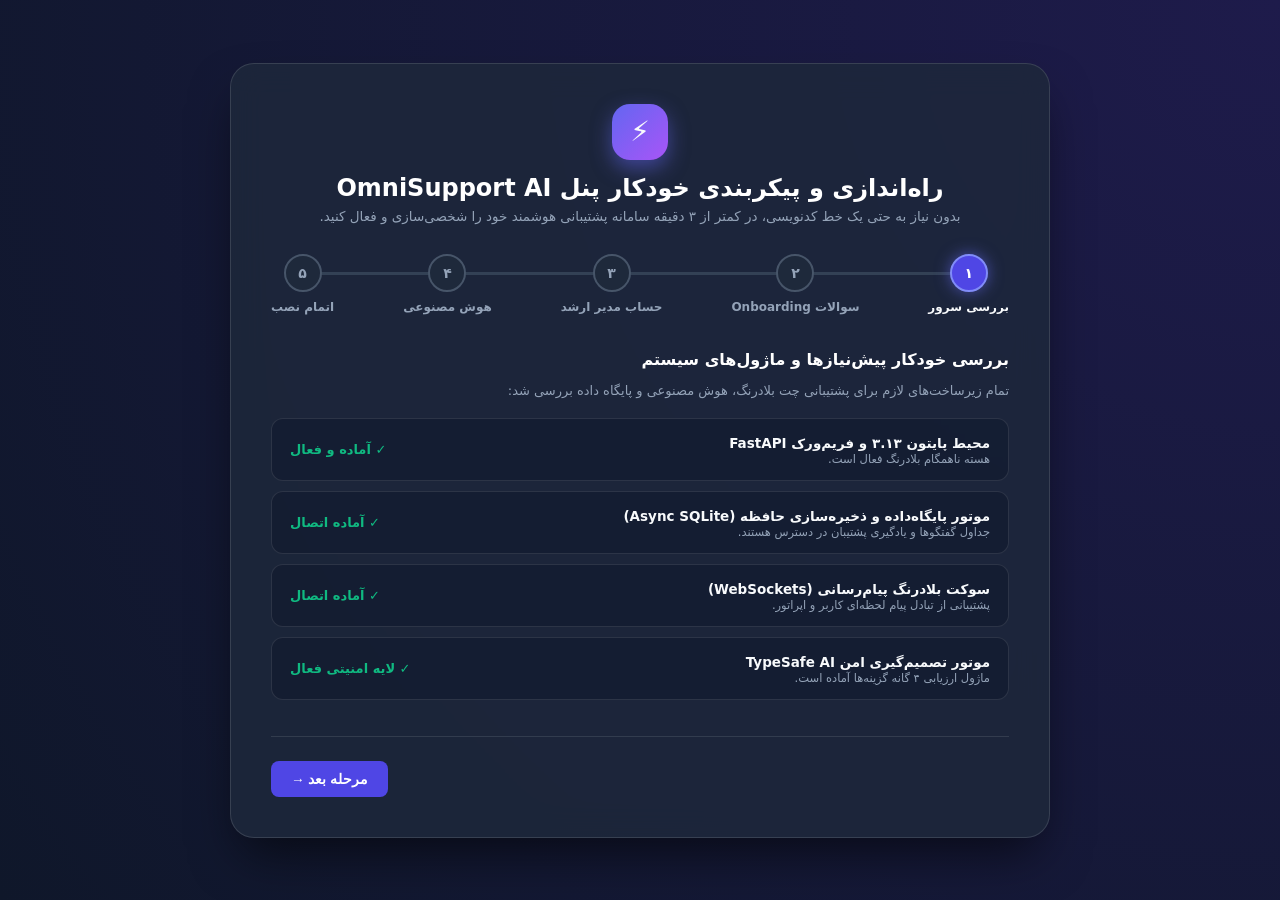
==== frontend/installer.html @ 69e24225 "feat: enterprise upgrades - web setup installer wizard, RBAC auth (Admin & Member roles), analytics " ====
<!DOCTYPE html>
<html lang="fa" dir="rtl">
<head>
  <meta charset="UTF-8">
  <meta name="viewport" content="width=device-width, initial-scale=1.0">
  <title>نصب و راه‌اندازی هوشمند OmniSupport AI (Setup Wizard)</title>
  <link rel="stylesheet" href="/frontend/css/style.css">
  <style>
    body {
      background: radial-gradient(circle at top right, #1e1b4b 0%, #0f172a 100%);
      color: #f8fafc;
      min-height: 100vh;
      display: flex;
      align-items: center;
      justify-content: center;
      padding: 30px 15px;
      overflow-y: auto;
    }
    .wizard-card {
      background: rgba(30, 41, 59, 0.85);
      border: 1px solid rgba(255, 255, 255, 0.12);
      backdrop-filter: blur(16px);
      border-radius: 24px;
      width: 820px;
      max-width: 100%;
      box-shadow: 0 25px 50px -12px rgba(0, 0, 0, 0.6);
      padding: 40px;
      position: relative;
    }
    .wizard-header {
      text-align: center;
      margin-bottom: 30px;
    }
    .wizard-logo {
      width: 56px;
      height: 56px;
      background: linear-gradient(135deg, #6366f1, #a855f7);
      border-radius: 18px;
      display: inline-flex;
      align-items: center;
      justify-content: center;
      font-size: 28px;
      box-shadow: 0 8px 20px rgba(99, 102, 241, 0.5);
      margin-bottom: 14px;
    }
    .wizard-header h1 {
      font-size: 24px;
      font-weight: 800;
      color: #ffffff;
      margin-bottom: 6px;
    }
    .wizard-header p {
      font-size: 13.5px;
      color: #94a3b8;
    }

    /* Stepper Progress Bar */
    .stepper {
      display: flex;
      justify-content: space-between;
      margin-bottom: 36px;
      position: relative;
    }
    .stepper::before {
      content: "";
      position: absolute;
      top: 18px;
      left: 30px;
      right: 30px;
      height: 3px;
      background: #334155;
      z-index: 1;
    }
    .step-item {
      position: relative;
      z-index: 2;
      display: flex;
      flex-direction: column;
      align-items: center;
      gap: 8px;
      cursor: default;
    }
    .step-circle {
      width: 38px;
      height: 38px;
      border-radius: 50%;
      background: #1e293b;
      border: 2px solid #475569;
      display: flex;
      align-items: center;
      justify-content: center;
      font-size: 14px;
      font-weight: 700;
      color: #94a3b8;
      transition: all 0.3s;
    }
    .step-item.active .step-circle {
      background: var(--primary);
      border-color: #818cf8;
      color: #ffffff;
      box-shadow: 0 0 15px rgba(99, 102, 241, 0.6);
    }
    .step-item.completed .step-circle {
      background: #10b981;
      border-color: #34d399;
      color: #ffffff;
    }
    .step-label {
      font-size: 12px;
      font-weight: 600;
      color: #94a3b8;
    }
    .step-item.active .step-label {
      color: #f8fafc;
    }

    /* Wizard Content Sections */
    .step-pane {
      display: none;
      animation: fadeIn 0.3s ease;
    }
    .step-pane.active {
      display: block;
    }
    @keyframes fadeIn {
      from { opacity: 0; transform: translateY(10px); }
      to { opacity: 1; transform: translateY(0); }
    }

    .glass-input {
      background: rgba(15, 23, 42, 0.6) !important;
      border: 1px solid rgba(255, 255, 255, 0.15) !important;
      color: #ffffff !important;
      border-radius: 10px !important;
      padding: 12px 14px !important;
      width: 100%;
    }
    .glass-input:focus {
      border-color: #818cf8 !important;
      box-shadow: 0 0 0 3px rgba(99, 102, 241, 0.25);
    }

    .check-box-item {
      background: rgba(15, 23, 42, 0.5);
      border: 1px solid rgba(255, 255, 255, 0.1);
      border-radius: 12px;
      padding: 14px 18px;
      display: flex;
      align-items: center;
      justify-content: space-between;
      margin-bottom: 10px;
    }

    .radio-card-grid {
      display: grid;
      grid-template-columns: repeat(auto-fit, minmax(200px, 1fr));
      gap: 12px;
      margin-top: 10px;
    }
    .radio-card {
      background: rgba(15, 23, 42, 0.5);
      border: 1.5px solid rgba(255, 255, 255, 0.12);
      border-radius: 14px;
      padding: 16px;
      cursor: pointer;
      transition: all 0.2s;
    }
    .radio-card:hover {
      border-color: #818cf8;
      background: rgba(99, 102, 241, 0.1);
    }
    .radio-card.selected {
      border-color: var(--primary);
      background: rgba(99, 102, 241, 0.2);
    }
    .radio-card h4 {
      font-size: 14px;
      font-weight: 700;
      margin-bottom: 4px;
    }
    .radio-card p {
      font-size: 11.5px;
      color: #94a3b8;
      line-height: 1.4;
    }

    .wizard-actions {
      display: flex;
      justify-content: space-between;
      align-items: center;
      margin-top: 36px;
      border-top: 1px solid rgba(255, 255, 255, 0.1);
      padding-top: 24px;
    }
  </style>
</head>
<body>

  <div class="wizard-card">
    <div class="wizard-header">
      <div class="wizard-logo">⚡</div>
      <h1>راه‌اندازی و پیکربندی خودکار پنل OmniSupport AI</h1>
      <p>بدون نیاز به حتی یک خط کدنویسی، در کمتر از ۳ دقیقه سامانه پشتیبانی هوشمند خود را شخصی‌سازی و فعال کنید.</p>
    </div>

    <!-- Stepper -->
    <div class="stepper">
      <div class="step-item active" id="step-node-1">
        <div class="step-circle">۱</div>
        <span class="step-label">بررسی سرور</span>
      </div>
      <div class="step-item" id="step-node-2">
        <div class="step-circle">۲</div>
        <span class="step-label">سوالات Onboarding</span>
      </div>
      <div class="step-item" id="step-node-3">
        <div class="step-circle">۳</div>
        <span class="step-label">حساب مدیر ارشد</span>
      </div>
      <div class="step-item" id="step-node-4">
        <div class="step-circle">۴</div>
        <span class="step-label">هوش مصنوعی</span>
      </div>
      <div class="step-item" id="step-node-5">
        <div class="step-circle">۵</div>
        <span class="step-label">اتمام نصب</span>
      </div>
    </div>

    <form id="wizard-form">

      <!-- STEP 1: System Readiness Check -->
      <div class="step-pane active" id="pane-step-1">
        <h3 style="font-size: 16px; margin-bottom: 14px; color: #ffffff;">بررسی خودکار پیش‌نیازها و ماژول‌های سیستم</h3>
        <p style="font-size: 13px; color: #94a3b8; margin-bottom: 20px;">تمام زیرساخت‌های لازم برای پشتیبانی چت بلادرنگ، هوش مصنوعی و پایگاه داده بررسی شد:</p>

        <div class="check-box-item">
          <div>
            <strong style="font-size: 13.5px;">محیط پایتون ۳.۱۳ و فریم‌ورک FastAPI</strong>
            <p style="font-size: 11.5px; color: #94a3b8;">هسته ناهمگام بلادرنگ فعال است.</p>
          </div>
          <span style="color: #10b981; font-weight: 700; font-size: 13px;">✓ آماده و فعال</span>
        </div>

        <div class="check-box-item">
          <div>
            <strong style="font-size: 13.5px;">موتور پایگاه‌داده و ذخیره‌سازی حافظه (Async SQLite)</strong>
            <p style="font-size: 11.5px; color: #94a3b8;">جداول گفتگوها و یادگیری پشتیبان در دسترس هستند.</p>
          </div>
          <span style="color: #10b981; font-weight: 700; font-size: 13px;">✓ آماده اتصال</span>
        </div>

        <div class="check-box-item">
          <div>
            <strong style="font-size: 13.5px;">سوکت بلادرنگ پیام‌رسانی (WebSockets)</strong>
            <p style="font-size: 11.5px; color: #94a3b8;">پشتیبانی از تبادل پیام لحظه‌ای کاربر و اپراتور.</p>
          </div>
          <span style="color: #10b981; font-weight: 700; font-size: 13px;">✓ آماده اتصال</span>
        </div>

        <div class="check-box-item">
          <div>
            <strong style="font-size: 13.5px;">موتور تصمیم‌گیری امن TypeSafe AI</strong>
            <p style="font-size: 11.5px; color: #94a3b8;">ماژول ارزیابی ۴ گانه گزینه‌ها آماده است.</p>
          </div>
          <span style="color: #10b981; font-weight: 700; font-size: 13px;">✓ لایه امنیتی فعال</span>
        </div>
      </div>

      <!-- STEP 2: Smart Onboarding Questions -->
      <div class="step-pane" id="pane-step-2">
        <h3 style="font-size: 16px; margin-bottom: 12px; color: #ffffff;">سوالات هوشمند راه‌اندازی (Onboarding)</h3>
        <p style="font-size: 13px; color: #94a3b8; margin-bottom: 20px;">با پاسخ به این چند سوال، هوش مصنوعی رفتار خود را متناسب با کسب‌وکار شما شخصی‌سازی می‌کند:</p>

        <div class="form-group" style="margin-bottom: 18px;">
          <label class="form-label" style="color: #ffffff;">نام شرکت، برند یا وب‌سایت شما چیست؟</label>
          <input type="text" class="glass-input rtl" id="w-company-name" required value="فروشگاه اینترنتی آران" placeholder="مثال: دیجی‌پلاس، شرکت آریا، آکادمی وب">
        </div>

        <div class="form-group" style="margin-bottom: 18px;">
          <label class="form-label" style="color: #ffffff;">حوزه اصلی فعالیت شما چیست؟</label>
          <div class="radio-card-grid">
            <div class="radio-card selected" onclick="selectIndustry('ecommerce', this)">
              <h4>🛍️ فروشگاه اینترنتی</h4>
              <p>سفارشات، مرجوعی، فاکتور، کد رهگیری پست</p>
            </div>
            <div class="radio-card" onclick="selectIndustry('saas', this)">
              <h4>💻 نرم‌افزار / SaaS</h4>
              <p>اشتراک ماهانه، دسترسی API، لایسنس، فنی</p>
            </div>
            <div class="radio-card" onclick="selectIndustry('services', this)">
              <h4>🏢 شرکت خدماتی / مشاوره‌ای</h4>
              <p>رزرو وقت، پروپوزال، ساعات مشاوره، تماس</p>
            </div>
          </div>
          <input type="hidden" id="w-industry" value="ecommerce">
        </div>

        <div class="form-group">
          <label class="form-label" style="color: #ffffff;">لحن پاسخگویی هوش مصنوعی چطور باشد؟</label>
          <div class="radio-card-grid">
            <div class="radio-card selected" onclick="selectTone('friendly', this)">
              <h4>😊 صمیمی و دوستانه</h4>
              <p>گرم، محترمانه و همدلانه با ایموجی‌های ملایم</p>
            </div>
            <div class="radio-card" onclick="selectTone('formal', this)">
              <h4>👔 رسمی و سازمانی</h4>
              <p>اداری، جدی، بدون حاشیه و بسیار موقر</p>
            </div>
            <div class="radio-card" onclick="selectTone('technical', this)">
              <h4>🛠️ دقیق و تکنیکال</h4>
              <p>مستند، همراه با مراحل گام‌به‌گام شماره‌دار</p>
            </div>
          </div>
          <input type="hidden" id="w-tone" value="friendly">
        </div>
      </div>

      <!-- STEP 3: Admin Master Account Setup -->
      <div class="step-pane" id="pane-step-3">
        <h3 style="font-size: 16px; margin-bottom: 12px; color: #ffffff;">مشخصات حساب کاربری مدیر ارشد (Super Admin)</h3>
        <p style="font-size: 13px; color: #94a3b8; margin-bottom: 20px;">این حساب دارای دسترسی کامل برای مدیریت کلیدهای هوش مصنوعی، اعضای تیم و تنظیمات است:</p>

        <div class="form-grid" style="display: grid; grid-template-columns: 1fr 1fr; gap: 16px;">
          <div class="form-group">
            <label class="form-label" style="color: #ffffff;">نام کاربری ادمین (Username)</label>
            <input type="text" class="glass-input" id="w-admin-username" required value="admin" placeholder="admin">
          </div>

          <div class="form-group">
            <label class="form-label" style="color: #ffffff;">ایمیل مدیر</label>
            <input type="email" class="glass-input" id="w-admin-email" required value="admin@example.com" placeholder="admin@example.com">
          </div>

          <div class="form-group full-width" style="grid-column: span 2;">
            <label class="form-label" style="color: #ffffff;">نام و نام خانوادگی یا عنوان نمایشی</label>
            <input type="text" class="glass-input rtl" id="w-admin-name" required value="مدیر ارشد سیستم" placeholder="مثال: علی محمدی">
          </div>

          <div class="form-group">
            <label class="form-label" style="color: #ffffff;">کلمه عبور مدیر</label>
            <input type="password" class="glass-input" id="w-admin-pass" required value="admin123" placeholder="رمز عبور">
          </div>

          <div class="form-group">
            <label class="form-label" style="color: #ffffff;">تکرار کلمه عبور</label>
            <input type="password" class="glass-input" id="w-admin-pass2" required value="admin123" placeholder="تکرار رمز عبور">
          </div>
        </div>
      </div>

      <!-- STEP 4: AI & Provider Setup -->
      <div class="step-pane" id="pane-step-4">
        <h3 style="font-size: 16px; margin-bottom: 12px; color: #ffffff;">تنظیمات ارائه‌دهنده هوش مصنوعی و کلید API</h3>
        <p style="font-size: 13px; color: #94a3b8; margin-bottom: 18px;">می‌توانید همین حالا کلید خود را وارد کنید یا آن را خالی بگذارید تا سیستم با قوانین هوشمند داخلی کار کند:</p>

        <div class="form-grid" style="display: grid; grid-template-columns: 1fr 1fr; gap: 16px;">
          <div class="form-group">
            <label class="form-label" style="color: #ffffff;">ارائه‌دهنده (Provider)</label>
            <select class="glass-input rtl" id="w-ai-provider" onchange="onWizardProviderChange(this.value)">
              <option value="OpenAI Compatible">OpenAI (GPT-4o, GPT-4o-mini)</option>
              <option value="DeepSeek">DeepSeek (بسیار ارزان و قدرتمند)</option>
              <option value="Groq">Groq (سرعت فوق‌العاده LPU)</option>
              <option value="OpenRouter">OpenRouter (همه مدل‌ها در یک کلید)</option>
              <option value="Ollama">Ollama (مدل‌های لوکال آفلاین)</option>
            </select>
          </div>

          <div class="form-group">
            <label class="form-label" style="color: #ffffff;">نام مدل (Model Name)</label>
            <input type="text" class="glass-input" id="w-ai-model" value="gpt-4o-mini">
          </div>

          <div class="form-group full-width" style="grid-column: span 2;">
            <label class="form-label" style="color: #ffffff;">آدرس Base URL (Base Link)</label>
            <input type="text" class="glass-input" id="w-ai-base-url" value="https://api.openai.com/v1">
          </div>

          <div class="form-group full-width" style="grid-column: span 2;">
            <label class="form-label" style="color: #ffffff;">کلید دسترسی API Key (اختیاری در مرحله اول)</label>
            <input type="password" class="glass-input" id="w-ai-key" placeholder="sk-... (می‌توانید بعداً در پنل هم وارد کنید)">
          </div>
        </div>
      </div>

      <!-- STEP 5: Final Review & Installation -->
      <div class="step-pane" id="pane-step-5">
        <div style="text-align: center; padding: 20px 0;">
          <div style="font-size: 48px; margin-bottom: 14px;">🎉</div>
          <h3 style="font-size: 20px; font-weight: 800; color: #ffffff; margin-bottom: 8px;">همه چیز آماده است!</h3>
          <p style="font-size: 13.5px; color: #94a3b8; max-width: 500px; margin: 0 auto 24px;">
            با کلیک روی دکمه زیر، پیکربندی ذخیره شده، حساب ادمین ساخته می‌شود و مستقیماً وارد میزکار پشتیبانی خواهید شد.
          </p>

          <div style="background: rgba(15, 23, 42, 0.6); border: 1px solid rgba(255, 255, 255, 0.1); border-radius: 14px; padding: 18px; max-width: 500px; margin: 0 auto; text-align: right; font-size: 13px;">
            <div style="display: flex; justify-content: space-between; margin-bottom: 8px;">
              <span style="color: #94a3b8;">نام مجموعه:</span>
              <strong id="summary-company">-</strong>
            </div>
            <div style="display: flex; justify-content: space-between; margin-bottom: 8px;">
              <span style="color: #94a3b8;">نام کاربری ادمین:</span>
              <strong id="summary-admin">-</strong>
            </div>
            <div style="display: flex; justify-content: space-between; margin-bottom: 8px;">
              <span style="color: #94a3b8;">حوزه فعالیت:</span>
              <strong id="summary-industry">-</strong>
            </div>
            <div style="display: flex; justify-content: space-between;">
              <span style="color: #94a3b8;">پایگاه دانش پیش‌فرض:</span>
              <strong style="color: #10b981;">بارگذاری خودکار نمونه سوالات</strong>
            </div>
          </div>
        </div>
      </div>

      <!-- Navigation Buttons -->
      <div class="wizard-actions">
        <button type="button" class="btn-secondary" id="btn-wizard-prev" style="display: none;" onclick="goWizardPrev()">
          ← مرحله قبل
        </button>
        <div style="margin-right: auto; display: flex; gap: 10px;">
          <button type="button" class="btn-primary" id="btn-wizard-next" onclick="goWizardNext()">
            مرحله بعد →
          </button>
          <button type="submit" class="btn-primary" id="btn-wizard-finish" style="display: none; background-color: #10b981;">
            ✓ پایان نصب و ورود به پنل
          </button>
        </div>
      </div>

    </form>
  </div>

  <script>
    let currentStep = 1;
    const totalSteps = 5;

    function selectIndustry(val, card) {
      document.querySelectorAll('#pane-step-2 .radio-card-grid:first-of-type .radio-card').forEach(c => c.classList.remove('selected'));
      card.classList.add('selected');
      document.getElementById('w-industry').value = val;
    }

    function selectTone(val, card) {
      document.querySelectorAll('#pane-step-2 .radio-card-grid:last-of-type .radio-card').forEach(c => c.classList.remove('selected'));
      card.classList.add('selected');
      document.getElementById('w-tone').value = val;
    }

    function onWizardProviderChange(val) {
      const baseInput = document.getElementById('w-ai-base-url');
      const modelInput = document.getElementById('w-ai-model');

      if (val === 'DeepSeek') {
        baseInput.value = 'https://api.deepseek.com';
        modelInput.value = 'deepseek-chat';
      } else if (val === 'Groq') {
        baseInput.value = 'https://api.groq.com/openai/v1';
        modelInput.value = 'llama-3.3-70b-versatile';
      } else if (val === 'OpenRouter') {
        baseInput.value = 'https://openrouter.ai/api/v1';
        modelInput.value = 'meta-llama/llama-3.3-70b-instruct';
      } else if (val === 'Ollama') {
        baseInput.value = 'http://localhost:11434/v1';
        modelInput.value = 'llama3.2';
      } else {
        baseInput.value = 'https://api.openai.com/v1';
        modelInput.value = 'gpt-4o-mini';
      }
    }

    function updateStepUI() {
      for (let i = 1; i <= totalSteps; i++) {
        const pane = document.getElementById(`pane-step-${i}`);
        const node = document.getElementById(`step-node-${i}`);
        if (pane) pane.classList.toggle('active', i === currentStep);
        if (node) {
          node.classList.toggle('active', i === currentStep);
          node.classList.toggle('completed', i < currentStep);
        }
      }

      document.getElementById('btn-wizard-prev').style.display = currentStep > 1 ? 'inline-flex' : 'none';
      document.getElementById('btn-wizard-next').style.display = currentStep < totalSteps ? 'inline-flex' : 'none';
      document.getElementById('btn-wizard-finish').style.display = currentStep === totalSteps ? 'inline-flex' : 'none';

      if (currentStep === 5) {
        document.getElementById('summary-company').textContent = document.getElementById('w-company-name').value;
        document.getElementById('summary-admin').textContent = document.getElementById('w-admin-username').value;
        const ind = document.getElementById('w-industry').value;
        document.getElementById('summary-industry').textContent = ind === 'ecommerce' ? 'فروشگاه اینترنتی' : ind === 'saas' ? 'نرم‌افزار SaaS' : 'شرکت خدماتی';
      }
    }

    function goWizardNext() {
      // Basic validations
      if (currentStep === 2 && !document.getElementById('w-company-name').value.trim()) {
        alert('لطفاً نام شرکت یا برند را وارد کنید.');
        return;
      }
      if (currentStep === 3) {
        const p1 = document.getElementById('w-admin-pass').value;
        const p2 = document.getElementById('w-admin-pass2').value;
        if (p1 !== p2) {
          alert('کلمات عبور با یکدیگر تطابق ندارند.');
          return;
        }
        if (p1.length < 4) {
          alert('کلمه عبور باید حداقل ۴ نویسه باشد.');
          return;
        }
      }

      if (currentStep < totalSteps) {
        currentStep++;
        updateStepUI();
      }
    }

    function goWizardPrev() {
      if (currentStep > 1) {
        currentStep--;
        updateStepUI();
      }
    }

    // Submit installation
    document.getElementById('wizard-form').addEventListener('submit', async (e) => {
      e.preventDefault();
      const finishBtn = document.getElementById('btn-wizard-finish');
      finishBtn.disabled = true;
      finishBtn.textContent = 'در حال ذخیره‌سازی و راه‌اندازی...';

      const payload = {
        company_name: document.getElementById('w-company-name').value.trim(),
        company_industry: document.getElementById('w-industry').value,
        ai_tone: document.getElementById('w-tone').value,
        admin_username: document.getElementById('w-admin-username').value.trim(),
        admin_email: document.getElementById('w-admin-email').value.trim(),
        admin_display_name: document.getElementById('w-admin-name').value.trim(),
        admin_password: document.getElementById('w-admin-pass').value,
        ai_provider: document.getElementById('w-ai-provider').value,
        ai_base_url: document.getElementById('w-ai-base-url').value.trim(),
        ai_api_key: document.getElementById('w-ai-key').value.trim(),
        ai_model_name: document.getElementById('w-ai-model').value.trim(),
        widget_title: 'پشتیبانی آنلاین ' + document.getElementById('w-company-name').value.trim(),
        primary_color: '#4f46e5',
        seed_kb_preset: document.getElementById('w-industry').value
      };

      try {
        const res = await fetch('/api/v1/installer/install', {
          method: 'POST',
          headers: { 'Content-Type': 'application/json' },
          body: JSON.stringify(payload)
        });

        if (res.ok) {
          const data = await res.json();
          // Store token and user
          localStorage.setItem('omni_token', data.access_token);
          localStorage.setItem('omni_user', JSON.stringify(data.user));
          
          alert('🎉 تبریک! سامانه با موفقیت نصب و پیکربندی شد.');
          window.location.href = '/';
        } else {
          const err = await res.json();
          alert('خطا در نصب: ' + (err.detail || 'نامشخص'));
          finishBtn.disabled = false;
          finishBtn.textContent = '✓ پایان نصب و ورود به پنل';
        }
      } catch (err) {
        alert('خطای اتصال به سرور: ' + err.message);
        finishBtn.disabled = false;
        finishBtn.textContent = '✓ پایان نصب و ورود به پنل';
      }
    });
  </script>
</body>
</html>
---- frontend/css/style.css ----
/* OmniSupport Modern RTL Dashboard Styles */
:root {
  --primary: #4f46e5;
  --primary-hover: #4338ca;
  --primary-light: #eef2ff;
  --primary-border: #c7d2fe;
  
  --success: #10b981;
  --success-bg: #ecfdf5;
  --warning: #f59e0b;
  --warning-bg: #fffbeb;
  --danger: #ef4444;
  --danger-bg: #fef2f2;
  --info: #06b6d4;
  --info-bg: #ecfeff;

  --bg-main: #f8fafc;
  --bg-surface: #ffffff;
  --bg-sidebar: #0f172a;
  
  --text-main: #0f172a;
  --text-muted: #64748b;
  --text-light: #94a3b8;
  --text-on-dark: #f1f5f9;

  --border: #e2e8f0;
  --border-dark: #334155;
  --radius-sm: 8px;
  --radius-md: 12px;
  --radius-lg: 16px;
  --radius-full: 9999px;

  --shadow-sm: 0 1px 2px 0 rgb(0 0 0 / 0.05);
  --shadow-md: 0 4px 6px -1px rgb(0 0 0 / 0.1), 0 2px 4px -2px rgb(0 0 0 / 0.1);
  --shadow-lg: 0 10px 15px -3px rgb(0 0 0 / 0.1), 0 4px 6px -4px rgb(0 0 0 / 0.1);
  --shadow-xl: 0 20px 25px -5px rgb(0 0 0 / 0.1), 0 8px 10px -6px rgb(0 0 0 / 0.1);
}

* {
  margin: 0;
  padding: 0;
  box-sizing: border-box;
}

body {
  font-family: system-ui, -apple-system, "Segoe UI", Roboto, "Vazirmatn", Tahoma, sans-serif;
  background-color: var(--bg-main);
  color: var(--text-main);
  direction: rtl;
  text-align: right;
  height: 100vh;
  overflow: hidden;
  display: flex;
}

/* App Layout */
.app-container {
  display: flex;
  width: 100vw;
  height: 100vh;
  overflow: hidden;
}

/* Sidebar */
.sidebar {
  width: 270px;
  background-color: var(--bg-sidebar);
  color: var(--text-on-dark);
  display: flex;
  flex-direction: column;
  flex-shrink: 0;
  border-left: 1px solid var(--border-dark);
  z-index: 20;
}

.sidebar-header {
  padding: 22px 20px;
  display: flex;
  align-items: center;
  gap: 12px;
  border-bottom: 1px solid var(--border-dark);
}

.sidebar-logo {
  width: 40px;
  height: 40px;
  background: linear-gradient(135deg, #6366f1 0%, #a855f7 100%);
  border-radius: var(--radius-md);
  display: flex;
  align-items: center;
  justify-content: center;
  font-size: 20px;
  color: #fff;
  box-shadow: 0 4px 12px rgba(99, 102, 241, 0.4);
}

.sidebar-title h2 {
  font-size: 17px;
  font-weight: 700;
  letter-spacing: -0.3px;
  color: #fff;
}

.sidebar-title span {
  font-size: 11px;
  color: var(--text-light);
  display: block;
}

.sidebar-nav {
  flex: 1;
  padding: 18px 12px;
  display: flex;
  flex-direction: column;
  gap: 6px;
  overflow-y: auto;
}

.nav-item {
  display: flex;
  align-items: center;
  gap: 12px;
  padding: 12px 14px;
  color: #94a3b8;
  text-decoration: none;
  border-radius: var(--radius-md);
  font-size: 14px;
  font-weight: 500;
  cursor: pointer;
  transition: all 0.2s ease;
  border: 1px solid transparent;
}

.nav-item:hover {
  background-color: rgba(255, 255, 255, 0.05);
  color: #ffffff;
}

.nav-item.active {
  background: linear-gradient(90deg, rgba(99, 102, 241, 0.15), rgba(99, 102, 241, 0.05));
  color: #ffffff;
  border-color: rgba(99, 102, 241, 0.3);
  font-weight: 600;
}

.nav-item svg {
  width: 20px;
  height: 20px;
  stroke: currentColor;
  stroke-width: 2;
  fill: none;
  stroke-linecap: round;
  stroke-linejoin: round;
}

.nav-badge {
  margin-right: auto;
  background-color: var(--primary);
  color: #fff;
  padding: 2px 8px;
  border-radius: var(--radius-full);
  font-size: 11px;
  font-weight: 600;
}

.sidebar-footer {
  padding: 16px;
  border-top: 1px solid var(--border-dark);
  display: flex;
  align-items: center;
  justify-content: space-between;
}

.agent-profile {
  display: flex;
  align-items: center;
  gap: 10px;
}

.agent-avatar {
  width: 36px;
  height: 36px;
  background-color: #3b82f6;
  border-radius: 50%;
  display: flex;
  align-items: center;
  justify-content: center;
  font-weight: 700;
  color: #fff;
  position: relative;
}

.agent-status-indicator {
  position: absolute;
  bottom: 0;
  left: 0;
  width: 10px;
  height: 10px;
  background-color: var(--success);
  border: 2px solid var(--bg-sidebar);
  border-radius: 50%;
}

.agent-info h4 {
  font-size: 13px;
  color: #f1f5f9;
}

.agent-info p {
  font-size: 11px;
  color: #94a3b8;
}

/* Main Content Area */
.main-viewport {
  flex: 1;
  display: flex;
  flex-direction: column;
  overflow: hidden;
  background-color: var(--bg-main);
}

.content-tab {
  display: none;
  flex: 1;
  height: 100%;
  overflow-y: auto;
}

.content-tab.active {
  display: flex;
}

/* ========================================================
   TAB 1: LIVE CHAT WORKSPACE (Crisp / Intercom Style)
   ======================================================== */
.chat-workspace {
  display: flex;
  width: 100%;
  height: 100%;
  overflow: hidden;
}

/* Conversation List Column */
.conv-list-pane {
  width: 320px;
  background-color: var(--bg-surface);
  border-left: 1px solid var(--border);
  display: flex;
  flex-direction: column;
  flex-shrink: 0;
}

.conv-list-header {
  padding: 16px;
  border-bottom: 1px solid var(--border);
}

.conv-list-header h3 {
  font-size: 16px;
  font-weight: 700;
  margin-bottom: 12px;
  display: flex;
  align-items: center;
  justify-content: space-between;
}

.conv-filter-tabs {
  display: flex;
  background-color: var(--bg-main);
  padding: 4px;
  border-radius: var(--radius-sm);
  gap: 4px;
}

.filter-tab {
  flex: 1;
  text-align: center;
  padding: 6px 4px;
  font-size: 12px;
  border-radius: 6px;
  cursor: pointer;
  color: var(--text-muted);
  font-weight: 500;
  transition: all 0.2s;
}

.filter-tab.active {
  background-color: var(--bg-surface);
  color: var(--text-main);
  font-weight: 600;
  box-shadow: var(--shadow-sm);
}

.conv-search-box {
  margin-top: 10px;
  position: relative;
}

.conv-search-input {
  width: 100%;
  padding: 8px 12px 8px 32px;
  border: 1px solid var(--border);
  border-radius: var(--radius-sm);
  font-size: 13px;
  outline: none;
  font-family: inherit;
  direction: rtl;
}

.conv-search-input:focus {
  border-color: var(--primary);
}

.conv-items-container {
  flex: 1;
  overflow-y: auto;
}

.conv-item {
  padding: 14px 16px;
  border-bottom: 1px solid var(--border);
  cursor: pointer;
  transition: background-color 0.15s;
  display: flex;
  gap: 12px;
  position: relative;
}

.conv-item:hover {
  background-color: #f1f5f9;
}

.conv-item.active {
  background-color: var(--primary-light);
  border-right: 3px solid var(--primary);
}

.conv-item-avatar {
  width: 40px;
  height: 40px;
  border-radius: 50%;
  background-color: #e2e8f0;
  display: flex;
  align-items: center;
  justify-content: center;
  font-size: 16px;
  font-weight: 600;
  color: #475569;
  flex-shrink: 0;
}

.conv-item-details {
  flex: 1;
  min-width: 0;
}

.conv-item-top {
  display: flex;
  justify-content: space-between;
  align-items: center;
  margin-bottom: 4px;
}

.conv-customer-name {
  font-size: 14px;
  font-weight: 600;
  color: var(--text-main);
  white-space: nowrap;
  overflow: hidden;
  text-overflow: ellipsis;
}

.conv-time {
  font-size: 11px;
  color: var(--text-light);
}

.conv-preview {
  font-size: 12.5px;
  color: var(--text-muted);
  white-space: nowrap;
  overflow: hidden;
  text-overflow: ellipsis;
  margin-bottom: 6px;
}

.conv-tags {
  display: flex;
  gap: 6px;
  align-items: center;
}

.status-pill {
  font-size: 10.5px;
  padding: 2px 7px;
  border-radius: var(--radius-full);
  font-weight: 600;
}

.status-pill.active { background-color: var(--success-bg); color: var(--success); }
.status-pill.pending_human { background-color: var(--warning-bg); color: #d97706; }
.status-pill.resolved { background-color: #f1f5f9; color: var(--text-muted); }

.ai-mode-pill {
  font-size: 10px;
  padding: 2px 6px;
  border-radius: 4px;
  background-color: #ede9fe;
  color: #6d28d9;
}

/* Chat Active View Column */
.chat-main-pane {
  flex: 1;
  display: flex;
  flex-direction: column;
  background-color: #ffffff;
  border-left: 1px solid var(--border);
  min-width: 0;
}

.chat-header-bar {
  padding: 14px 20px;
  border-bottom: 1px solid var(--border);
  display: flex;
  align-items: center;
  justify-content: space-between;
  background-color: #ffffff;
}

.chat-header-user {
  display: flex;
  align-items: center;
  gap: 12px;
}

.chat-header-user h3 {
  font-size: 15px;
  font-weight: 700;
}

.chat-header-meta {
  font-size: 12px;
  color: var(--text-muted);
  display: flex;
  gap: 10px;
}

.chat-header-actions {
  display: flex;
  align-items: center;
  gap: 8px;
}

/* Control Pills */
.mode-toggle-group {
  display: flex;
  background-color: #f1f5f9;
  border-radius: var(--radius-sm);
  padding: 2px;
}

.mode-btn {
  padding: 6px 12px;
  border: none;
  background: none;
  font-size: 12px;
  font-weight: 500;
  border-radius: 6px;
  cursor: pointer;
  color: var(--text-muted);
  transition: all 0.15s;
}

.mode-btn.active {
  background-color: #ffffff;
  color: var(--primary);
  font-weight: 600;
  box-shadow: var(--shadow-sm);
}

.chat-action-btn {
  padding: 6px 12px;
  border-radius: var(--radius-sm);
  font-size: 12px;
  font-weight: 600;
  cursor: pointer;
  border: 1px solid var(--border);
  background-color: #ffffff;
  display: flex;
  align-items: center;
  gap: 6px;
  transition: all 0.15s;
}

.chat-action-btn:hover {
  background-color: #f8fafc;
}

.chat-action-btn.resolve-btn {
  color: var(--success);
  border-color: #a7f3d0;
}
.chat-action-btn.resolve-btn:hover {
  background-color: var(--success-bg);
}

/* Chat Messages Feed */
.chat-feed {
  flex: 1;
  padding: 20px;
  overflow-y: auto;
  display: flex;
  flex-direction: column;
  gap: 14px;
  background-color: #f8fafc;
}

.agent-msg-row {
  display: flex;
  gap: 10px;
  max-width: 80%;
}

.agent-msg-row.customer {
  align-self: flex-start;
}

.agent-msg-row.agent, .agent-msg-row.ai {
  align-self: flex-end;
  flex-direction: row-reverse;
}

.agent-msg-row.internal {
  align-self: center;
  max-width: 90%;
  width: 90%;
}

.agent-msg-bubble {
  padding: 12px 16px;
  border-radius: var(--radius-md);
  font-size: 13.5px;
  line-height: 1.6;
  position: relative;
  word-break: break-word;
}

.agent-msg-row.customer .agent-msg-bubble {
  background-color: #ffffff;
  color: var(--text-main);
  border: 1px solid var(--border);
  border-top-right-radius: 2px;
  box-shadow: var(--shadow-sm);
}

.agent-msg-row.agent .agent-msg-bubble {
  background-color: var(--primary);
  color: #ffffff;
  border-top-left-radius: 2px;
}

.agent-msg-row.ai .agent-msg-bubble {
  background-color: #f0fdf4;
  color: #166534;
  border: 1px solid #bbf7d0;
  border-top-left-radius: 2px;
}

.agent-msg-row.internal .agent-msg-bubble {
  background-color: #fefce8;
  border: 1px dashed #eab308;
  color: #854d0e;
  border-radius: var(--radius-md);
  width: 100%;
}

.internal-draft-header {
  display: flex;
  justify-content: space-between;
  align-items: center;
  margin-bottom: 8px;
  font-weight: 700;
  font-size: 12px;
}

.internal-draft-actions {
  display: flex;
  gap: 8px;
  margin-top: 10px;
}

.btn-draft-accept {
  background-color: #eab308;
  color: #422006;
  border: none;
  padding: 5px 12px;
  border-radius: 6px;
  font-size: 12px;
  font-weight: 600;
  cursor: pointer;
}

.agent-msg-meta {
  font-size: 11px;
  color: var(--text-light);
  margin-top: 4px;
  display: flex;
  gap: 8px;
  align-items: center;
}

.agent-learn-trigger {
  font-size: 11px;
  color: var(--primary);
  background: none;
  border: none;
  cursor: pointer;
  display: inline-flex;
  align-items: center;
  gap: 3px;
  padding: 2px 4px;
  border-radius: 4px;
}

.agent-learn-trigger:hover {
  background-color: var(--primary-light);
}

/* Chat Input Bar */
.chat-input-bar {
  padding: 14px 18px;
  border-top: 1px solid var(--border);
  background-color: #ffffff;
  display: flex;
  flex-direction: column;
  gap: 8px;
}

.quick-replies-row {
  display: flex;
  gap: 8px;
  overflow-x: auto;
  padding-bottom: 4px;
}

.quick-chip {
  background-color: #f1f5f9;
  border: 1px solid #e2e8f0;
  padding: 4px 10px;
  border-radius: var(--radius-full);
  font-size: 11.5px;
  color: var(--text-muted);
  cursor: pointer;
  white-space: nowrap;
  transition: all 0.15s;
}

.quick-chip:hover {
  background-color: var(--primary-light);
  color: var(--primary);
  border-color: var(--primary-border);
}

.chat-input-row {
  display: flex;
  gap: 10px;
  align-items: flex-end;
}

.chat-textarea {
  flex: 1;
  border: 1px solid var(--border);
  border-radius: var(--radius-md);
  padding: 10px 14px;
  font-family: inherit;
  font-size: 14px;
  resize: none;
  max-height: 120px;
  outline: none;
  direction: rtl;
}

.chat-textarea:focus {
  border-color: var(--primary);
}

.btn-send-agent {
  background-color: var(--primary);
  color: #ffffff;
  border: none;
  padding: 10px 20px;
  border-radius: var(--radius-md);
  font-size: 13.5px;
  font-weight: 600;
  cursor: pointer;
  display: flex;
  align-items: center;
  gap: 6px;
  transition: background-color 0.15s;
}

.btn-send-agent:hover {
  background-color: var(--primary-hover);
}

/* TypeSafe Decision Inspector Sidebar */
.inspector-pane {
  width: 320px;
  background-color: #ffffff;
  border-right: 1px solid var(--border);
  display: flex;
  flex-direction: column;
  flex-shrink: 0;
  overflow-y: auto;
}

.inspector-header {
  padding: 16px;
  border-bottom: 1px solid var(--border);
  display: flex;
  align-items: center;
  gap: 8px;
}

.inspector-header h4 {
  font-size: 14px;
  font-weight: 700;
  color: var(--text-main);
}

.inspector-card {
  margin: 16px;
  padding: 16px;
  background: #f8fafc;
  border: 1px solid var(--border);
  border-radius: var(--radius-md);
}

.inspector-field {
  margin-bottom: 12px;
}

.inspector-label {
  font-size: 11px;
  color: var(--text-muted);
  text-transform: uppercase;
  font-weight: 600;
  margin-bottom: 4px;
}

.inspector-val {
  font-size: 13px;
  font-weight: 600;
  color: var(--text-main);
}

.confidence-bar-bg {
  height: 8px;
  background-color: #e2e8f0;
  border-radius: 4px;
  overflow: hidden;
  margin-top: 4px;
}

.confidence-bar-fill {
  height: 100%;
  background: linear-gradient(90deg, #10b981, #059669);
  transition: width 0.3s;
}

.options-eval-list {
  display: flex;
  flex-direction: column;
  gap: 6px;
  margin-top: 8px;
}

.option-eval-item {
  background: #ffffff;
  border: 1px solid var(--border);
  border-radius: 6px;
  padding: 8px 10px;
  font-size: 12px;
}

.option-eval-item.chosen {
  border-color: var(--primary);
  background-color: var(--primary-light);
}

.option-eval-top {
  display: flex;
  justify-content: space-between;
  font-weight: 600;
}

.option-eval-reason {
  font-size: 11px;
  color: var(--text-muted);
  margin-top: 3px;
}

/* ========================================================
   TAB 2: AI SETTINGS & PROVIDER CONFIG
   ======================================================== */
.settings-view {
  padding: 30px;
  max-width: 1000px;
  margin: 0 auto;
  width: 100%;
}

.page-header {
  margin-bottom: 24px;
}

.page-header h2 {
  font-size: 22px;
  font-weight: 800;
  color: var(--text-main);
}

.page-header p {
  font-size: 13.5px;
  color: var(--text-muted);
  margin-top: 4px;
}

.settings-card {
  background: #ffffff;
  border: 1px solid var(--border);
  border-radius: var(--radius-lg);
  padding: 24px;
  margin-bottom: 24px;
  box-shadow: var(--shadow-sm);
}

.card-title {
  font-size: 16px;
  font-weight: 700;
  margin-bottom: 16px;
  display: flex;
  align-items: center;
  gap: 8px;
}

.preset-grid {
  display: grid;
  grid-template-columns: repeat(auto-fill, minmax(200px, 1fr));
  gap: 12px;
  margin-bottom: 20px;
}

.preset-card {
  border: 1.5px solid var(--border);
  border-radius: var(--radius-md);
  padding: 14px;
  cursor: pointer;
  transition: all 0.2s;
  background: #ffffff;
}

.preset-card:hover {
  border-color: var(--primary);
  box-shadow: var(--shadow-sm);
}

.preset-card.active {
  border-color: var(--primary);
  background-color: var(--primary-light);
}

.preset-card h4 {
  font-size: 14px;
  font-weight: 700;
}

.preset-card p {
  font-size: 11.5px;
  color: var(--text-muted);
  margin-top: 4px;
  line-height: 1.4;
}

.form-grid {
  display: grid;
  grid-template-columns: 1fr 1fr;
  gap: 18px;
}

.form-group {
  display: flex;
  flex-direction: column;
  gap: 6px;
}

.form-group.full-width {
  grid-column: span 2;
}

.form-label {
  font-size: 13px;
  font-weight: 600;
  color: var(--text-main);
}

.form-input, .form-select, .form-textarea {
  padding: 10px 14px;
  border: 1px solid var(--border);
  border-radius: var(--radius-sm);
  font-size: 13.5px;
  font-family: inherit;
  outline: none;
  background-color: #ffffff;
  direction: ltr;
  text-align: left;
}

.form-textarea.rtl, .form-input.rtl {
  direction: rtl;
  text-align: right;
}

.form-input:focus, .form-select:focus, .form-textarea:focus {
  border-color: var(--primary);
}

.form-hint {
  font-size: 11.5px;
  color: var(--text-light);
}

.slider-container {
  display: flex;
  align-items: center;
  gap: 12px;
}

.slider-input {
  flex: 1;
}

.slider-value {
  font-size: 13px;
  font-weight: 700;
  color: var(--primary);
  width: 48px;
}

.toggle-row {
  display: flex;
  align-items: center;
  justify-content: space-between;
  padding: 12px 0;
  border-bottom: 1px solid var(--border);
}

.toggle-info h4 {
  font-size: 14px;
  font-weight: 600;
}

.toggle-info p {
  font-size: 12px;
  color: var(--text-muted);
}

/* Switch */
.switch {
  position: relative;
  display: inline-block;
  width: 44px;
  height: 24px;
}

.switch input {
  opacity: 0;
  width: 0;
  height: 0;
}

.switch-slider {
  position: absolute;
  cursor: pointer;
  top: 0;
  left: 0;
  right: 0;
  bottom: 0;
  background-color: #cbd5e1;
  transition: .3s;
  border-radius: 24px;
}

.switch-slider:before {
  position: absolute;
  content: "";
  height: 18px;
  width: 18px;
  left: 3px;
  bottom: 3px;
  background-color: white;
  transition: .3s;
  border-radius: 50%;
}

input:checked + .switch-slider {
  background-color: var(--primary);
}

input:checked + .switch-slider:before {
  transform: translateX(20px);
}

/* Buttons */
.btn-primary {
  background-color: var(--primary);
  color: #ffffff;
  border: none;
  padding: 10px 20px;
  border-radius: var(--radius-sm);
  font-size: 13.5px;
  font-weight: 600;
  cursor: pointer;
  display: inline-flex;
  align-items: center;
  gap: 6px;
  transition: background-color 0.15s;
}

.btn-primary:hover {
  background-color: var(--primary-hover);
}

.btn-secondary {
  background-color: #f1f5f9;
  color: var(--text-main);
  border: 1px solid var(--border);
  padding: 10px 18px;
  border-radius: var(--radius-sm);
  font-size: 13.5px;
  font-weight: 600;
  cursor: pointer;
  display: inline-flex;
  align-items: center;
  gap: 6px;
  transition: all 0.15s;
}

.btn-secondary:hover {
  background-color: #e2e8f0;
}

/* Connection Test Box */
.test-result-box {
  margin-top: 14px;
  padding: 12px 16px;
  border-radius: var(--radius-sm);
  font-size: 13px;
  display: none;
}

.test-result-box.success {
  display: block;
  background-color: var(--success-bg);
  color: #065f46;
  border: 1px solid #a7f3d0;
}

.test-result-box.error {
  display: block;
  background-color: var(--danger-bg);
  color: #991b1b;
  border: 1px solid #fecaca;
}

/* ========================================================
   TAB 3: KNOWLEDGE BASE & AI MEMORY
   ======================================================== */
.kb-grid {
  display: grid;
  grid-template-columns: repeat(auto-fill, minmax(320px, 1fr));
  gap: 16px;
  margin-top: 18px;
}

.kb-card {
  background: #ffffff;
  border: 1px solid var(--border);
  border-radius: var(--radius-md);
  padding: 18px;
  box-shadow: var(--shadow-sm);
  display: flex;
  flex-direction: column;
}

.kb-card-header {
  display: flex;
  justify-content: space-between;
  align-items: flex-start;
  margin-bottom: 10px;
}

.kb-card-title {
  font-size: 14.5px;
  font-weight: 700;
  color: var(--text-main);
}

.kb-badge {
  font-size: 11px;
  padding: 2px 8px;
  border-radius: var(--radius-full);
  font-weight: 600;
}

.kb-badge.learned {
  background-color: #ede9fe;
  color: #6d28d9;
}

.kb-badge.manual {
  background-color: #e0f2fe;
  color: #0369a1;
}

.kb-card-content {
  font-size: 13px;
  color: var(--text-muted);
  line-height: 1.6;
  flex: 1;
  margin-bottom: 14px;
}

.kb-card-footer {
  display: flex;
  justify-content: space-between;
  align-items: center;
  border-top: 1px solid var(--border);
  padding-top: 10px;
  font-size: 11.5px;
  color: var(--text-light);
}

.kb-actions {
  display: flex;
  gap: 6px;
}

/* ========================================================
   TAB 4: INTERACTIVE DOCS & INTEGRATION (Full Tutorial)
   ======================================================== */
.docs-view {
  padding: 30px;
  max-width: 1040px;
  margin: 0 auto;
  width: 100%;
}

.docs-section {
  background: #ffffff;
  border: 1px solid var(--border);
  border-radius: var(--radius-lg);
  padding: 28px;
  margin-bottom: 28px;
  box-shadow: var(--shadow-sm);
}

.docs-section h3 {
  font-size: 18px;
  font-weight: 800;
  margin-bottom: 8px;
  color: var(--text-main);
  display: flex;
  align-items: center;
  gap: 10px;
}

.docs-section p {
  font-size: 14px;
  color: var(--text-muted);
  line-height: 1.65;
  margin-bottom: 16px;
}

.code-box {
  background-color: #0f172a;
  color: #f8fafc;
  border-radius: var(--radius-md);
  padding: 16px 20px;
  position: relative;
  font-family: ui-monospace, SFMono-Regular, Menlo, Monaco, Consolas, monospace;
  font-size: 13px;
  line-height: 1.6;
  direction: ltr;
  text-align: left;
  overflow-x: auto;
  margin-bottom: 16px;
}

.btn-copy-code {
  position: absolute;
  top: 10px;
  right: 10px;
  background: rgba(255, 255, 255, 0.15);
  border: 1px solid rgba(255, 255, 255, 0.2);
  color: #ffffff;
  padding: 4px 10px;
  border-radius: 6px;
  font-size: 11px;
  cursor: pointer;
  transition: all 0.2s;
}

.btn-copy-code:hover {
  background: rgba(255, 255, 255, 0.25);
}

.code-tabs {
  display: flex;
  gap: 6px;
  margin-bottom: 10px;
}

.code-tab-btn {
  padding: 6px 14px;
  border-radius: var(--radius-sm);
  background: #e2e8f0;
  border: none;
  font-size: 12.5px;
  font-weight: 600;
  cursor: pointer;
  color: var(--text-muted);
}

.code-tab-btn.active {
  background: var(--bg-sidebar);
  color: #ffffff;
}

/* Modals */
.modal-overlay {
  position: fixed;
  top: 0;
  left: 0;
  right: 0;
  bottom: 0;
  background-color: rgba(15, 23, 42, 0.6);
  backdrop-filter: blur(4px);
  display: none;
  align-items: center;
  justify-content: center;
  z-index: 1000;
}

.modal-overlay.open {
  display: flex;
}

.modal-card {
  background: #ffffff;
  border-radius: var(--radius-lg);
  width: 520px;
  max-width: 90vw;
  max-height: 90vh;
  overflow-y: auto;
  padding: 24px;
  box-shadow: var(--shadow-xl);
}

.modal-header {
  display: flex;
  justify-content: space-between;
  align-items: center;
  margin-bottom: 18px;
}

.modal-header h3 {
  font-size: 16px;
  font-weight: 700;
}

.modal-close {
  background: none;
  border: none;
  cursor: pointer;
  color: var(--text-muted);
  font-size: 20px;
}

/* Notification Toast */
.toast-container {
  position: fixed;
  bottom: 24px;
  left: 24px;
  z-index: 10000;
  display: flex;
  flex-direction: column;
  gap: 10px;
}

.toast {
  background-color: #0f172a;
  color: #ffffff;
  padding: 12px 18px;
  border-radius: var(--radius-md);
  font-size: 13.5px;
  box-shadow: var(--shadow-lg);
  display: flex;
  align-items: center;
  gap: 10px;
  animation: toastIn 0.3s cubic-bezier(0.16, 1, 0.3, 1);
}

@keyframes toastIn {
  from { opacity: 0; transform: translateY(12px); }
  to { opacity: 1; transform: translateY(0); }
}

.toast.success { border-right: 4px solid var(--success); }
.toast.error { border-right: 4px solid var(--danger); }
.toast.info { border-right: 4px solid var(--info); }
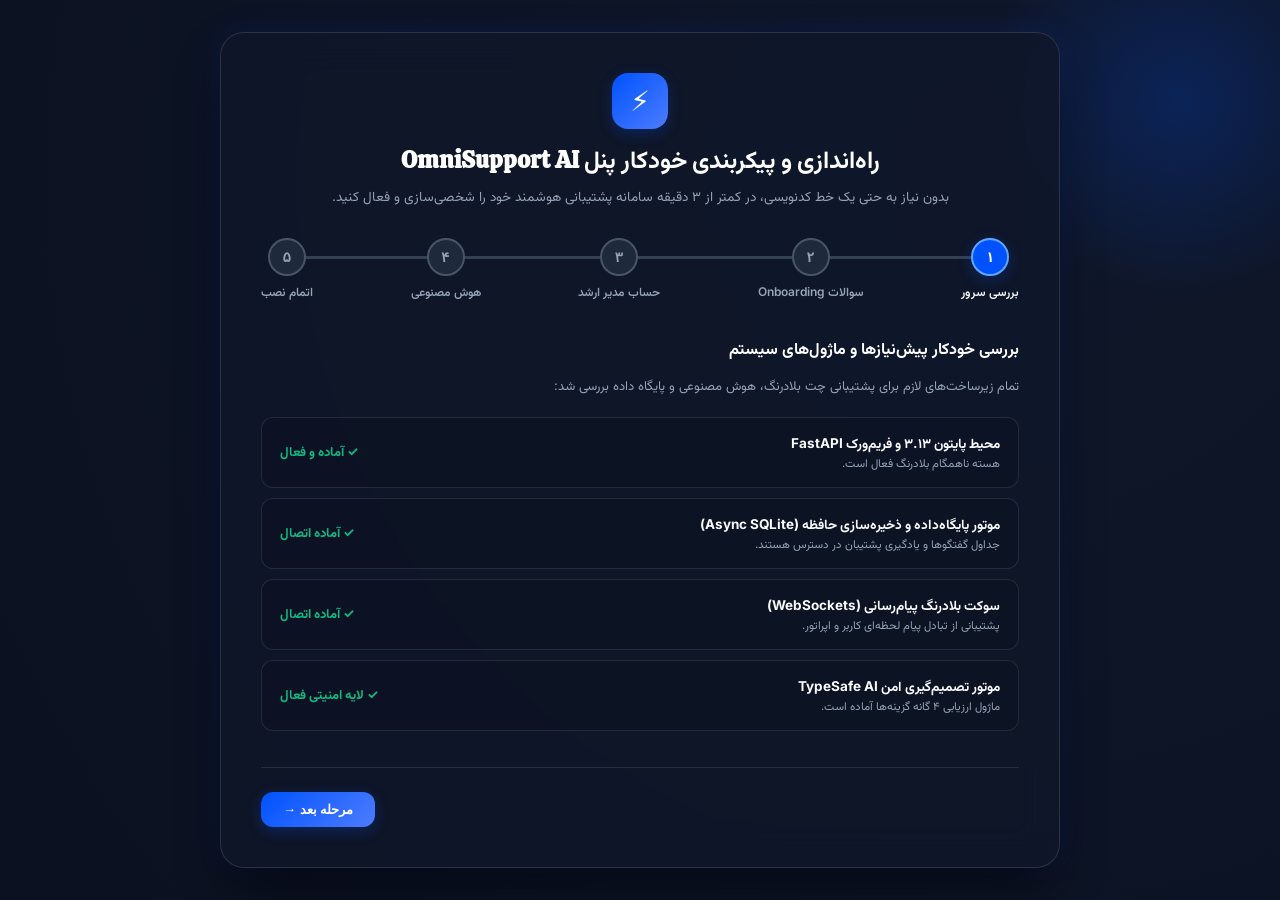
==== commit ed27e9f8: "style: apply Minimalist Modern design system with Electric Blue signature gradient, Calistoga typogr" ====
--- a/frontend/installer.html
+++ b/frontend/installer.html
@@ -4,28 +4,43 @@
   <meta charset="UTF-8">
   <meta name="viewport" content="width=device-width, initial-scale=1.0">
   <title>نصب و راه‌اندازی هوشمند OmniSupport AI (Setup Wizard)</title>
+  <link rel="preconnect" href="https://fonts.googleapis.com">
+  <link rel="preconnect" href="https://fonts.gstatic.com" crossorigin>
+  <link href="https://fonts.googleapis.com/css2?family=Calistoga&family=Inter:wght@400;500;600;700;800&family=JetBrains+Mono:wght@400;500;600;700&family=Vazirmatn:wght@400;500;600;700;800&display=swap" rel="stylesheet">
   <link rel="stylesheet" href="/frontend/css/style.css">
   <style>
     body {
-      background: radial-gradient(circle at top right, #1e1b4b 0%, #0f172a 100%);
-      color: #f8fafc;
+      background: radial-gradient(circle at 80% 20%, #0F172A 0%, #0B1120 100%);
+      color: #F8FAFC;
       min-height: 100vh;
       display: flex;
       align-items: center;
       justify-content: center;
       padding: 30px 15px;
       overflow-y: auto;
+      position: relative;
+    }
+    body::before {
+      content: "";
+      position: absolute;
+      top: -100px;
+      right: -100px;
+      width: 400px;
+      height: 400px;
+      background: radial-gradient(circle, rgba(0, 82, 255, 0.22) 0%, transparent 70%);
+      pointer-events: none;
     }
     .wizard-card {
-      background: rgba(30, 41, 59, 0.85);
+      background: rgba(15, 23, 42, 0.8);
       border: 1px solid rgba(255, 255, 255, 0.12);
-      backdrop-filter: blur(16px);
-      border-radius: 24px;
-      width: 820px;
+      backdrop-filter: blur(20px);
+      border-radius: var(--radius-xl);
+      width: 840px;
       max-width: 100%;
-      box-shadow: 0 25px 50px -12px rgba(0, 0, 0, 0.6);
+      box-shadow: 0 25px 50px -12px rgba(0, 0, 0, 0.7), 0 0 30px rgba(0, 82, 255, 0.15);
       padding: 40px;
       position: relative;
+      z-index: 10;
     }
     .wizard-header {
       text-align: center;
@@ -34,24 +49,25 @@
     .wizard-logo {
       width: 56px;
       height: 56px;
-      background: linear-gradient(135deg, #6366f1, #a855f7);
-      border-radius: 18px;
+      background: var(--accent-gradient);
+      border-radius: var(--radius-lg);
       display: inline-flex;
       align-items: center;
       justify-content: center;
       font-size: 28px;
-      box-shadow: 0 8px 20px rgba(99, 102, 241, 0.5);
+      box-shadow: var(--shadow-accent);
       margin-bottom: 14px;
     }
     .wizard-header h1 {
+      font-family: var(--font-display);
       font-size: 24px;
-      font-weight: 800;
-      color: #ffffff;
+      font-weight: 700;
+      color: #FFFFFF;
       margin-bottom: 6px;
     }
     .wizard-header p {
       font-size: 13.5px;
-      color: #94a3b8;
+      color: #94A3B8;
     }
 
     /* Stepper Progress Bar */
@@ -84,34 +100,35 @@
       width: 38px;
       height: 38px;
       border-radius: 50%;
-      background: #1e293b;
+      background: #1E293B;
       border: 2px solid #475569;
       display: flex;
       align-items: center;
       justify-content: center;
       font-size: 14px;
+      font-family: var(--font-mono);
       font-weight: 700;
-      color: #94a3b8;
+      color: #94A3B8;
       transition: all 0.3s;
     }
     .step-item.active .step-circle {
-      background: var(--primary);
-      border-color: #818cf8;
-      color: #ffffff;
-      box-shadow: 0 0 15px rgba(99, 102, 241, 0.6);
+      background: var(--accent);
+      border-color: #60A5FA;
+      color: #FFFFFF;
+      box-shadow: var(--shadow-accent);
     }
     .step-item.completed .step-circle {
-      background: #10b981;
-      border-color: #34d399;
-      color: #ffffff;
+      background: #10B981;
+      border-color: #34D399;
+      color: #FFFFFF;
     }
     .step-label {
       font-size: 12px;
       font-weight: 600;
-      color: #94a3b8;
+      color: #94A3B8;
     }
     .step-item.active .step-label {
-      color: #f8fafc;
+      color: #F8FAFC;
     }
 
     /* Wizard Content Sections */
@@ -128,22 +145,22 @@
     }
 
     .glass-input {
-      background: rgba(15, 23, 42, 0.6) !important;
-      border: 1px solid rgba(255, 255, 255, 0.15) !important;
-      color: #ffffff !important;
-      border-radius: 10px !important;
-      padding: 12px 14px !important;
+      background: rgba(11, 17, 32, 0.7) !important;
+      border: 1px solid rgba(255, 255, 255, 0.16) !important;
+      color: #FFFFFF !important;
+      border-radius: var(--radius-md) !important;
+      padding: 12px 16px !important;
       width: 100%;
     }
     .glass-input:focus {
-      border-color: #818cf8 !important;
-      box-shadow: 0 0 0 3px rgba(99, 102, 241, 0.25);
+      border-color: var(--accent) !important;
+      box-shadow: 0 0 0 3px rgba(0, 82, 255, 0.25) !important;
     }
 
     .check-box-item {
-      background: rgba(15, 23, 42, 0.5);
+      background: rgba(11, 17, 32, 0.5);
       border: 1px solid rgba(255, 255, 255, 0.1);
-      border-radius: 12px;
+      border-radius: var(--radius-md);
       padding: 14px 18px;
       display: flex;
       align-items: center;
@@ -158,20 +175,21 @@
       margin-top: 10px;
     }
     .radio-card {
-      background: rgba(15, 23, 42, 0.5);
+      background: rgba(11, 17, 32, 0.5);
       border: 1.5px solid rgba(255, 255, 255, 0.12);
-      border-radius: 14px;
+      border-radius: var(--radius-lg);
       padding: 16px;
       cursor: pointer;
       transition: all 0.2s;
     }
     .radio-card:hover {
-      border-color: #818cf8;
-      background: rgba(99, 102, 241, 0.1);
+      border-color: #60A5FA;
+      background: rgba(0, 82, 255, 0.1);
     }
     .radio-card.selected {
-      border-color: var(--primary);
-      background: rgba(99, 102, 241, 0.2);
+      border-color: var(--accent);
+      background: rgba(0, 82, 255, 0.2);
+      box-shadow: var(--shadow-accent);
     }
     .radio-card h4 {
       font-size: 14px;
@@ -180,7 +198,7 @@
     }
     .radio-card p {
       font-size: 11.5px;
-      color: #94a3b8;
+      color: #94A3B8;
       line-height: 1.4;
     }
 
--- a/frontend/css/style.css
+++ b/frontend/css/style.css
@@ -1,115 +1,212 @@
-/* OmniSupport Modern RTL Dashboard Styles */
+/* ==========================================================================
+   OmniSupport Enterprise Design System: Minimalist Modern
+   Electric Blue (#0052FF -> #4D7CFF), Slate-900 (#0F172A), Off-White (#FAFAFA)
+   Display: Calistoga | UI/Body: Inter, Vazirmatn | Mono: JetBrains Mono
+   ========================================================================== */
+
+@import url('https://fonts.googleapis.com/css2?family=Calistoga&family=Inter:wght@400;500;600;700;800&family=JetBrains+Mono:wght@400;500;600;700&family=Vazirmatn:wght@400;500;600;700;800&display=swap');
+
 :root {
-  --primary: #4f46e5;
-  --primary-hover: #4338ca;
-  --primary-light: #eef2ff;
-  --primary-border: #c7d2fe;
-  
-  --success: #10b981;
-  --success-bg: #ecfdf5;
-  --warning: #f59e0b;
-  --warning-bg: #fffbeb;
-  --danger: #ef4444;
-  --danger-bg: #fef2f2;
-  --info: #06b6d4;
-  --info-bg: #ecfeff;
-
-  --bg-main: #f8fafc;
-  --bg-surface: #ffffff;
-  --bg-sidebar: #0f172a;
-  
-  --text-main: #0f172a;
-  --text-muted: #64748b;
-  --text-light: #94a3b8;
-  --text-on-dark: #f1f5f9;
-
-  --border: #e2e8f0;
-  --border-dark: #334155;
+  /* Chromatic Focus & Signature Gradient */
+  --accent: #0052FF;
+  --accent-secondary: #4D7CFF;
+  --accent-gradient: linear-gradient(135deg, #0052FF 0%, #4D7CFF 100%);
+  --accent-gradient-h: linear-gradient(to right, #0052FF 0%, #4D7CFF 100%);
+  --accent-light: rgba(0, 82, 255, 0.08);
+  --accent-border: rgba(0, 82, 255, 0.25);
+  --accent-foreground: #FFFFFF;
+
+  /* Palette DNA */
+  --background: #FAFAFA;
+  --foreground: #0F172A;
+  --muted: #F1F5F9;
+  --muted-foreground: #64748B;
+  --muted-border: #E2E8F0;
+  --card: #FFFFFF;
+  --border: #E2E8F0;
+  --ring: #0052FF;
+
+  /* Dark / Inverted Surface */
+  --bg-sidebar: #0B1120;
+  --sidebar-border: rgba(255, 255, 255, 0.08);
+  --sidebar-text: #F8FAFC;
+  --sidebar-text-muted: #94A3B8;
+
+  /* Semantic Alerts */
+  --success: #10B981;
+  --success-bg: #ECFDF5;
+  --success-border: #A7F3D0;
+  --warning: #F59E0B;
+  --warning-bg: #FFFBEB;
+  --warning-border: #FDE68A;
+  --danger: #EF4444;
+  --danger-bg: #FEF2F2;
+  --danger-border: #FECACA;
+  --info: #06B6D4;
+  --info-bg: #ECFEFF;
+
+  /* Typography Stacks */
+  --font-display: "Calistoga", Georgia, "Vazirmatn", serif;
+  --font-ui: "Inter", "Vazirmatn", system-ui, -apple-system, sans-serif;
+  --font-mono: "JetBrains Mono", ui-monospace, Menlo, Monaco, Consolas, monospace;
+
+  /* Geometry & Radii */
+  --radius-xs: 4px;
   --radius-sm: 8px;
   --radius-md: 12px;
   --radius-lg: 16px;
+  --radius-xl: 24px;
   --radius-full: 9999px;
 
-  --shadow-sm: 0 1px 2px 0 rgb(0 0 0 / 0.05);
-  --shadow-md: 0 4px 6px -1px rgb(0 0 0 / 0.1), 0 2px 4px -2px rgb(0 0 0 / 0.1);
-  --shadow-lg: 0 10px 15px -3px rgb(0 0 0 / 0.1), 0 4px 6px -4px rgb(0 0 0 / 0.1);
-  --shadow-xl: 0 20px 25px -5px rgb(0 0 0 / 0.1), 0 8px 10px -6px rgb(0 0 0 / 0.1);
-}
-
+  /* Shadows with Accent Tints */
+  --shadow-sm: 0 1px 3px rgba(15, 23, 42, 0.05);
+  --shadow-md: 0 4px 6px -1px rgba(15, 23, 42, 0.07), 0 2px 4px -2px rgba(15, 23, 42, 0.04);
+  --shadow-lg: 0 10px 15px -3px rgba(15, 23, 42, 0.08), 0 4px 6px -4px rgba(15, 23, 42, 0.03);
+  --shadow-xl: 0 20px 25px -5px rgba(15, 23, 42, 0.1), 0 8px 10px -6px rgba(15, 23, 42, 0.05);
+  --shadow-accent: 0 4px 14px rgba(0, 82, 255, 0.25);
+  --shadow-accent-lg: 0 8px 24px rgba(0, 82, 255, 0.35);
+}
+
+/* ==========================================================================
+   Base Styles & Reset
+   ========================================================================== */
 * {
   margin: 0;
   padding: 0;
   box-sizing: border-box;
 }
 
-body {
-  font-family: system-ui, -apple-system, "Segoe UI", Roboto, "Vazirmatn", Tahoma, sans-serif;
-  background-color: var(--bg-main);
-  color: var(--text-main);
+html, body {
+  height: 100%;
+  font-family: var(--font-ui);
+  background-color: var(--background);
+  color: var(--foreground);
   direction: rtl;
   text-align: right;
-  height: 100vh;
   overflow: hidden;
-  display: flex;
-}
-
-/* App Layout */
+  -webkit-font-smoothing: antialiased;
+}
+
+/* Scrollbars */
+::-webkit-scrollbar {
+  width: 6px;
+  height: 6px;
+}
+::-webkit-scrollbar-track {
+  background: transparent;
+}
+::-webkit-scrollbar-thumb {
+  background: #CBD5E1;
+  border-radius: var(--radius-full);
+}
+::-webkit-scrollbar-thumb:hover {
+  background: #94A3B8;
+}
+
+/* Signature Gradient Text */
+.gradient-text {
+  background: var(--accent-gradient-h);
+  -webkit-background-clip: text;
+  background-clip: text;
+  color: transparent;
+}
+
+/* Section Label System (Pill Badges) */
+.section-badge {
+  display: inline-flex;
+  align-items: center;
+  gap: 8px;
+  background: var(--accent-light);
+  border: 1px solid var(--accent-border);
+  padding: 4px 12px;
+  border-radius: var(--radius-full);
+  font-family: var(--font-mono);
+  font-size: 11px;
+  font-weight: 600;
+  letter-spacing: 0.05em;
+  color: var(--accent);
+  margin-bottom: 8px;
+}
+
+.pulsing-dot {
+  width: 7px;
+  height: 7px;
+  background-color: var(--accent);
+  border-radius: 50%;
+  box-shadow: 0 0 8px rgba(0, 82, 255, 0.8);
+  animation: pulseDot 2s infinite ease-in-out;
+}
+
+@keyframes pulseDot {
+  0%, 100% { transform: scale(1); opacity: 1; }
+  50% { transform: scale(1.35); opacity: 0.65; }
+}
+
+/* ==========================================================================
+   App Layout
+   ========================================================================== */
 .app-container {
   display: flex;
   width: 100vw;
   height: 100vh;
   overflow: hidden;
-}
-
-/* Sidebar */
+  background-color: var(--background);
+}
+
+/* ==========================================================================
+   Sidebar: Deep Slate Inverted Design
+   ========================================================================== */
 .sidebar {
-  width: 270px;
+  width: 260px;
   background-color: var(--bg-sidebar);
-  color: var(--text-on-dark);
+  background-image: radial-gradient(circle at 15% 15%, rgba(0, 82, 255, 0.12) 0%, transparent 60%);
+  color: var(--sidebar-text);
   display: flex;
   flex-direction: column;
   flex-shrink: 0;
-  border-left: 1px solid var(--border-dark);
-  z-index: 20;
+  border-left: 1px solid var(--sidebar-border);
+  z-index: 30;
+  position: relative;
 }
 
 .sidebar-header {
-  padding: 22px 20px;
+  padding: 22px 18px;
   display: flex;
   align-items: center;
   gap: 12px;
-  border-bottom: 1px solid var(--border-dark);
+  border-bottom: 1px solid var(--sidebar-border);
 }
 
 .sidebar-logo {
   width: 40px;
   height: 40px;
-  background: linear-gradient(135deg, #6366f1 0%, #a855f7 100%);
+  background: var(--accent-gradient);
   border-radius: var(--radius-md);
   display: flex;
   align-items: center;
   justify-content: center;
   font-size: 20px;
   color: #fff;
-  box-shadow: 0 4px 12px rgba(99, 102, 241, 0.4);
+  box-shadow: var(--shadow-accent);
 }
 
 .sidebar-title h2 {
+  font-family: var(--font-display);
   font-size: 17px;
-  font-weight: 700;
-  letter-spacing: -0.3px;
-  color: #fff;
+  letter-spacing: -0.01em;
+  color: #FFFFFF;
 }
 
 .sidebar-title span {
-  font-size: 11px;
-  color: var(--text-light);
+  font-family: var(--font-mono);
+  font-size: 10.5px;
+  color: var(--sidebar-text-muted);
   display: block;
 }
 
 .sidebar-nav {
   flex: 1;
-  padding: 18px 12px;
+  padding: 16px 10px;
   display: flex;
   flex-direction: column;
   gap: 6px;
@@ -120,55 +217,62 @@
   display: flex;
   align-items: center;
   gap: 12px;
-  padding: 12px 14px;
-  color: #94a3b8;
+  padding: 10px 14px;
+  color: var(--sidebar-text-muted);
   text-decoration: none;
   border-radius: var(--radius-md);
-  font-size: 14px;
+  font-size: 13.5px;
   font-weight: 500;
   cursor: pointer;
-  transition: all 0.2s ease;
+  transition: all 0.2s cubic-bezier(0.16, 1, 0.3, 1);
   border: 1px solid transparent;
+  position: relative;
 }
 
 .nav-item:hover {
   background-color: rgba(255, 255, 255, 0.05);
-  color: #ffffff;
+  color: #FFFFFF;
+  transform: translateX(-2px);
 }
 
 .nav-item.active {
-  background: linear-gradient(90deg, rgba(99, 102, 241, 0.15), rgba(99, 102, 241, 0.05));
-  color: #ffffff;
-  border-color: rgba(99, 102, 241, 0.3);
-  font-weight: 600;
+  background: linear-gradient(90deg, rgba(0, 82, 255, 0.22) 0%, rgba(0, 82, 255, 0.05) 100%);
+  color: #FFFFFF;
+  border-color: rgba(0, 82, 255, 0.4);
+  font-weight: 600;
+  box-shadow: inset 3px 0 0 var(--accent);
 }
 
 .nav-item svg {
-  width: 20px;
-  height: 20px;
+  width: 18px;
+  height: 18px;
   stroke: currentColor;
   stroke-width: 2;
   fill: none;
   stroke-linecap: round;
   stroke-linejoin: round;
+  flex-shrink: 0;
 }
 
 .nav-badge {
   margin-right: auto;
-  background-color: var(--primary);
-  color: #fff;
+  background: var(--accent-gradient);
+  color: #FFFFFF;
   padding: 2px 8px;
   border-radius: var(--radius-full);
+  font-family: var(--font-mono);
   font-size: 11px;
-  font-weight: 600;
+  font-weight: 700;
+  box-shadow: 0 2px 6px rgba(0, 82, 255, 0.4);
 }
 
 .sidebar-footer {
-  padding: 16px;
-  border-top: 1px solid var(--border-dark);
+  padding: 16px 18px;
+  border-top: 1px solid var(--sidebar-border);
   display: flex;
   align-items: center;
   justify-content: space-between;
+  background: rgba(0, 0, 0, 0.2);
 }
 
 .agent-profile {
@@ -178,16 +282,17 @@
 }
 
 .agent-avatar {
-  width: 36px;
-  height: 36px;
-  background-color: #3b82f6;
+  width: 38px;
+  height: 38px;
+  background: var(--accent-gradient);
   border-radius: 50%;
   display: flex;
   align-items: center;
   justify-content: center;
   font-weight: 700;
-  color: #fff;
+  color: #FFFFFF;
   position: relative;
+  box-shadow: var(--shadow-sm);
 }
 
 .agent-status-indicator {
@@ -203,21 +308,24 @@
 
 .agent-info h4 {
   font-size: 13px;
-  color: #f1f5f9;
+  color: #F1F5F9;
+  font-weight: 600;
 }
 
 .agent-info p {
   font-size: 11px;
-  color: #94a3b8;
-}
-
-/* Main Content Area */
+  color: var(--sidebar-text-muted);
+}
+
+/* ==========================================================================
+   Main Viewport
+   ========================================================================== */
 .main-viewport {
   flex: 1;
   display: flex;
   flex-direction: column;
   overflow: hidden;
-  background-color: var(--bg-main);
+  background-color: var(--background);
 }
 
 .content-tab {
@@ -231,9 +339,9 @@
   display: flex;
 }
 
-/* ========================================================
-   TAB 1: LIVE CHAT WORKSPACE (Crisp / Intercom Style)
-   ======================================================== */
+/* ==========================================================================
+   HELPDESK TICKETS & CHAT WORKSPACE (3-Pane Modern Minimalist)
+   ========================================================================== */
 .chat-workspace {
   display: flex;
   width: 100%;
@@ -241,10 +349,10 @@
   overflow: hidden;
 }
 
-/* Conversation List Column */
+/* Column 1: Ticket List */
 .conv-list-pane {
-  width: 320px;
-  background-color: var(--bg-surface);
+  width: 350px;
+  background-color: var(--card);
   border-left: 1px solid var(--border);
   display: flex;
   flex-direction: column;
@@ -254,9 +362,11 @@
 .conv-list-header {
   padding: 16px;
   border-bottom: 1px solid var(--border);
+  background: #FFFFFF;
 }
 
 .conv-list-header h3 {
+  font-family: var(--font-display);
   font-size: 16px;
   font-weight: 700;
   margin-bottom: 12px;
@@ -267,49 +377,53 @@
 
 .conv-filter-tabs {
   display: flex;
-  background-color: var(--bg-main);
-  padding: 4px;
-  border-radius: var(--radius-sm);
-  gap: 4px;
+  background-color: var(--muted);
+  padding: 3px;
+  border-radius: var(--radius-md);
+  gap: 3px;
+  overflow-x: auto;
 }
 
 .filter-tab {
   flex: 1;
   text-align: center;
-  padding: 6px 4px;
-  font-size: 12px;
-  border-radius: 6px;
+  padding: 6px 8px;
+  font-size: 11.5px;
+  border-radius: var(--radius-sm);
   cursor: pointer;
-  color: var(--text-muted);
-  font-weight: 500;
-  transition: all 0.2s;
+  color: var(--muted-foreground);
+  font-weight: 600;
+  white-space: nowrap;
+  transition: all 0.15s ease-out;
 }
 
 .filter-tab.active {
-  background-color: var(--bg-surface);
-  color: var(--text-main);
-  font-weight: 600;
+  background-color: var(--card);
+  color: var(--foreground);
   box-shadow: var(--shadow-sm);
 }
 
 .conv-search-box {
-  margin-top: 10px;
-  position: relative;
+  margin-top: 12px;
 }
 
 .conv-search-input {
   width: 100%;
-  padding: 8px 12px 8px 32px;
+  padding: 8px 14px;
   border: 1px solid var(--border);
-  border-radius: var(--radius-sm);
-  font-size: 13px;
+  border-radius: var(--radius-md);
+  font-size: 12.5px;
   outline: none;
   font-family: inherit;
   direction: rtl;
+  background-color: #FAFAFA;
+  transition: border-color 0.15s, box-shadow 0.15s;
 }
 
 .conv-search-input:focus {
-  border-color: var(--primary);
+  border-color: var(--accent);
+  background-color: #FFFFFF;
+  box-shadow: 0 0 0 3px rgba(0, 82, 255, 0.12);
 }
 
 .conv-items-container {
@@ -317,210 +431,250 @@
   overflow-y: auto;
 }
 
-.conv-item {
+.ticket-item {
   padding: 14px 16px;
   border-bottom: 1px solid var(--border);
   cursor: pointer;
-  transition: background-color 0.15s;
-  display: flex;
-  gap: 12px;
+  transition: all 0.15s ease;
+  display: flex;
+  flex-direction: column;
+  gap: 6px;
   position: relative;
-}
-
-.conv-item:hover {
-  background-color: #f1f5f9;
-}
-
-.conv-item.active {
-  background-color: var(--primary-light);
-  border-right: 3px solid var(--primary);
-}
-
-.conv-item-avatar {
-  width: 40px;
-  height: 40px;
-  border-radius: 50%;
-  background-color: #e2e8f0;
-  display: flex;
-  align-items: center;
-  justify-content: center;
-  font-size: 16px;
-  font-weight: 600;
-  color: #475569;
-  flex-shrink: 0;
-}
-
-.conv-item-details {
-  flex: 1;
-  min-width: 0;
-}
-
-.conv-item-top {
+  background: #FFFFFF;
+}
+
+.ticket-item:hover {
+  background-color: #F8FAFC;
+}
+
+.ticket-item.active {
+  background-color: #F0F5FF;
+  border-right: 3.5px solid var(--accent);
+}
+
+.ticket-item-top {
   display: flex;
   justify-content: space-between;
   align-items: center;
-  margin-bottom: 4px;
-}
-
-.conv-customer-name {
-  font-size: 14px;
-  font-weight: 600;
-  color: var(--text-main);
+}
+
+.ticket-code {
+  font-family: var(--font-mono);
+  font-weight: 700;
+  font-size: 11px;
+  background: #E2E8F0;
+  color: #334155;
+  padding: 2px 7px;
+  border-radius: 6px;
+  letter-spacing: 0.04em;
+}
+
+.ticket-item.active .ticket-code {
+  background: var(--accent-gradient);
+  color: #FFFFFF;
+  box-shadow: 0 2px 6px rgba(0, 82, 255, 0.3);
+}
+
+.ticket-time {
+  font-family: var(--font-mono);
+  font-size: 11px;
+  color: #94A3B8;
+}
+
+.ticket-subject {
+  font-size: 13.5px;
+  font-weight: 700;
+  color: var(--foreground);
   white-space: nowrap;
   overflow: hidden;
   text-overflow: ellipsis;
 }
 
-.conv-time {
-  font-size: 11px;
-  color: var(--text-light);
-}
-
-.conv-preview {
-  font-size: 12.5px;
-  color: var(--text-muted);
+.ticket-preview {
+  font-size: 12px;
+  color: var(--muted-foreground);
   white-space: nowrap;
   overflow: hidden;
   text-overflow: ellipsis;
-  margin-bottom: 6px;
-}
-
-.conv-tags {
+}
+
+.ticket-badges-row {
   display: flex;
   gap: 6px;
   align-items: center;
-}
+  flex-wrap: wrap;
+  margin-top: 3px;
+}
+
+/* Priority & Status Badges */
+.prio-pill {
+  font-size: 10.5px;
+  font-weight: 700;
+  padding: 2px 8px;
+  border-radius: var(--radius-full);
+}
+.prio-pill.urgent { background-color: var(--danger-bg); color: var(--danger); border: 1px solid var(--danger-border); }
+.prio-pill.high { background-color: #FFF7ED; color: #EA580C; border: 1px solid #FED7AA; }
+.prio-pill.medium { background-color: #EFF6FF; color: #2563EB; border: 1px solid #BFDBFE; }
+.prio-pill.low { background-color: #F1F5F9; color: var(--muted-foreground); border: 1px solid var(--border); }
 
 .status-pill {
   font-size: 10.5px;
-  padding: 2px 7px;
+  padding: 2px 8px;
   border-radius: var(--radius-full);
   font-weight: 600;
 }
-
-.status-pill.active { background-color: var(--success-bg); color: var(--success); }
-.status-pill.pending_human { background-color: var(--warning-bg); color: #d97706; }
-.status-pill.resolved { background-color: #f1f5f9; color: var(--text-muted); }
-
-.ai-mode-pill {
-  font-size: 10px;
-  padding: 2px 6px;
-  border-radius: 4px;
-  background-color: #ede9fe;
-  color: #6d28d9;
-}
-
-/* Chat Active View Column */
+.status-pill.open { background-color: #E0E7FF; color: #3730A3; }
+.status-pill.in_progress { background-color: var(--warning-bg); color: #D97706; }
+.status-pill.pending_customer { background-color: #F1F5F9; color: var(--muted-foreground); }
+.status-pill.resolved { background-color: var(--success-bg); color: var(--success); }
+.status-pill.closed { background-color: #E2E8F0; color: #475569; }
+
+.sentiment-badge {
+  font-size: 10.5px;
+  padding: 2px 8px;
+  border-radius: var(--radius-full);
+  font-weight: 600;
+}
+.sentiment-badge.frustrated { background-color: #FEE2E2; color: #991B1B; border: 1px solid #FECACA; }
+.sentiment-badge.positive { background-color: #ECFDF5; color: #047857; border: 1px solid #A7F3D0; }
+.sentiment-badge.neutral { background-color: #F1F5F9; color: var(--muted-foreground); border: 1px solid var(--border); }
+
+/* Column 2: Ticket Active Thread */
 .chat-main-pane {
   flex: 1;
   display: flex;
   flex-direction: column;
-  background-color: #ffffff;
+  background-color: #FFFFFF;
   border-left: 1px solid var(--border);
   min-width: 0;
 }
 
-.chat-header-bar {
+.ticket-header-bar {
   padding: 14px 20px;
   border-bottom: 1px solid var(--border);
   display: flex;
+  flex-direction: column;
+  gap: 12px;
+  background-color: #FFFFFF;
+}
+
+.ticket-header-top-row {
+  display: flex;
   align-items: center;
   justify-content: space-between;
-  background-color: #ffffff;
-}
-
-.chat-header-user {
-  display: flex;
-  align-items: center;
   gap: 12px;
 }
 
-.chat-header-user h3 {
-  font-size: 15px;
-  font-weight: 700;
-}
-
-.chat-header-meta {
+.ticket-header-title {
+  display: flex;
+  align-items: center;
+  gap: 12px;
+  min-width: 0;
+  flex: 1;
+}
+
+.ticket-header-title h2 {
+  font-family: var(--font-display);
+  font-size: 16px;
+  font-weight: 700;
+  white-space: nowrap;
+  overflow: hidden;
+  text-overflow: ellipsis;
+  color: var(--foreground);
+}
+
+.ticket-header-meta {
   font-size: 12px;
-  color: var(--text-muted);
-  display: flex;
+  color: var(--muted-foreground);
+  display: flex;
+  align-items: center;
+  gap: 8px;
+  white-space: nowrap;
+  flex-shrink: 0;
+}
+
+.ticket-header-actions-row {
+  display: flex;
+  align-items: center;
   gap: 10px;
-}
-
-.chat-header-actions {
-  display: flex;
-  align-items: center;
-  gap: 8px;
-}
-
-/* Control Pills */
-.mode-toggle-group {
-  display: flex;
-  background-color: #f1f5f9;
-  border-radius: var(--radius-sm);
-  padding: 2px;
-}
-
-.mode-btn {
+  flex-wrap: wrap;
+}
+
+.ticket-select {
   padding: 6px 12px;
-  border: none;
-  background: none;
-  font-size: 12px;
-  font-weight: 500;
-  border-radius: 6px;
-  cursor: pointer;
-  color: var(--text-muted);
-  transition: all 0.15s;
-}
-
-.mode-btn.active {
-  background-color: #ffffff;
-  color: var(--primary);
-  font-weight: 600;
-  box-shadow: var(--shadow-sm);
-}
-
-.chat-action-btn {
-  padding: 6px 12px;
+  border: 1px solid var(--border);
   border-radius: var(--radius-sm);
   font-size: 12px;
   font-weight: 600;
+  outline: none;
+  background-color: #FAFAFA;
+  cursor: pointer;
+  font-family: inherit;
+  transition: all 0.15s;
+}
+
+.ticket-select:focus {
+  border-color: var(--accent);
+  background-color: #FFFFFF;
+  box-shadow: 0 0 0 3px rgba(0, 82, 255, 0.1);
+}
+
+.chat-action-btn {
+  padding: 7px 14px;
+  border-radius: var(--radius-sm);
+  font-size: 12px;
+  font-weight: 600;
   cursor: pointer;
   border: 1px solid var(--border);
-  background-color: #ffffff;
+  background-color: #FAFAFA;
   display: flex;
   align-items: center;
   gap: 6px;
-  transition: all 0.15s;
+  transition: all 0.2s cubic-bezier(0.16, 1, 0.3, 1);
 }
 
 .chat-action-btn:hover {
-  background-color: #f8fafc;
-}
-
-.chat-action-btn.resolve-btn {
-  color: var(--success);
-  border-color: #a7f3d0;
-}
-.chat-action-btn.resolve-btn:hover {
-  background-color: var(--success-bg);
-}
-
-/* Chat Messages Feed */
-.chat-feed {
+  background-color: #FFFFFF;
+  border-color: var(--accent);
+  color: var(--accent);
+  transform: translateY(-1px);
+  box-shadow: var(--shadow-sm);
+}
+
+/* Messages Feed */
+.ticket-feed {
   flex: 1;
-  padding: 20px;
+  padding: 24px;
   overflow-y: auto;
   display: flex;
   flex-direction: column;
-  gap: 14px;
-  background-color: #f8fafc;
+  gap: 16px;
+  background-color: #F8FAFC;
+}
+
+.timeline-event-row {
+  display: flex;
+  align-items: center;
+  justify-content: center;
+  gap: 8px;
+  font-size: 11.5px;
+  color: var(--muted-foreground);
+  margin: 4px 0;
+}
+
+.timeline-event-row span {
+  background: #FFFFFF;
+  border: 1px solid var(--border);
+  padding: 3px 12px;
+  border-radius: var(--radius-full);
+  box-shadow: var(--shadow-sm);
 }
 
 .agent-msg-row {
   display: flex;
   gap: 10px;
-  max-width: 80%;
+  max-width: 82%;
 }
 
 .agent-msg-row.customer {
@@ -534,108 +688,94 @@
 
 .agent-msg-row.internal {
   align-self: center;
-  max-width: 90%;
-  width: 90%;
+  max-width: 95%;
+  width: 95%;
 }
 
 .agent-msg-bubble {
-  padding: 12px 16px;
+  padding: 13px 18px;
   border-radius: var(--radius-md);
   font-size: 13.5px;
-  line-height: 1.6;
+  line-height: 1.65;
   position: relative;
   word-break: break-word;
 }
 
 .agent-msg-row.customer .agent-msg-bubble {
-  background-color: #ffffff;
-  color: var(--text-main);
+  background-color: #FFFFFF;
+  color: var(--foreground);
   border: 1px solid var(--border);
-  border-top-right-radius: 2px;
+  border-top-right-radius: 3px;
   box-shadow: var(--shadow-sm);
 }
 
 .agent-msg-row.agent .agent-msg-bubble {
-  background-color: var(--primary);
-  color: #ffffff;
-  border-top-left-radius: 2px;
+  background: var(--accent-gradient);
+  color: #FFFFFF;
+  border-top-left-radius: 3px;
+  box-shadow: var(--shadow-accent);
 }
 
 .agent-msg-row.ai .agent-msg-bubble {
-  background-color: #f0fdf4;
+  background-color: #F0FDF4;
   color: #166534;
-  border: 1px solid #bbf7d0;
-  border-top-left-radius: 2px;
+  border: 1px solid #BBF7D0;
+  border-top-left-radius: 3px;
 }
 
 .agent-msg-row.internal .agent-msg-bubble {
-  background-color: #fefce8;
-  border: 1px dashed #eab308;
-  color: #854d0e;
+  background-color: #FEFCE8;
+  border: 1px solid #FDE047;
+  color: #713F12;
   border-radius: var(--radius-md);
+  box-shadow: 0 4px 12px rgba(234, 179, 8, 0.12);
   width: 100%;
 }
 
-.internal-draft-header {
-  display: flex;
-  justify-content: space-between;
-  align-items: center;
-  margin-bottom: 8px;
-  font-weight: 700;
-  font-size: 12px;
-}
-
-.internal-draft-actions {
-  display: flex;
-  gap: 8px;
-  margin-top: 10px;
-}
-
-.btn-draft-accept {
-  background-color: #eab308;
-  color: #422006;
-  border: none;
-  padding: 5px 12px;
-  border-radius: 6px;
-  font-size: 12px;
-  font-weight: 600;
+/* Reply Composer */
+.composer-box {
+  border-top: 1px solid var(--border);
+  background-color: #FFFFFF;
+  display: flex;
+  flex-direction: column;
+}
+
+.composer-tabs {
+  display: flex;
+  border-bottom: 1px solid var(--border);
+  background-color: #FAFAFA;
+  padding: 0 16px;
+}
+
+.composer-tab-btn {
+  padding: 11px 18px;
+  font-size: 12.5px;
+  font-weight: 600;
+  color: var(--muted-foreground);
   cursor: pointer;
-}
-
-.agent-msg-meta {
-  font-size: 11px;
-  color: var(--text-light);
-  margin-top: 4px;
-  display: flex;
-  gap: 8px;
-  align-items: center;
-}
-
-.agent-learn-trigger {
-  font-size: 11px;
-  color: var(--primary);
-  background: none;
-  border: none;
-  cursor: pointer;
-  display: inline-flex;
-  align-items: center;
-  gap: 3px;
-  padding: 2px 4px;
-  border-radius: 4px;
-}
-
-.agent-learn-trigger:hover {
-  background-color: var(--primary-light);
-}
-
-/* Chat Input Bar */
-.chat-input-bar {
+  border-bottom: 2px solid transparent;
+  display: flex;
+  align-items: center;
+  gap: 6px;
+  transition: all 0.15s ease-out;
+}
+
+.composer-tab-btn.active {
+  color: var(--accent);
+  border-bottom-color: var(--accent);
+  background-color: #FFFFFF;
+}
+
+.composer-tab-btn.internal.active {
+  color: #B45309;
+  border-bottom-color: #F59E0B;
+}
+
+.composer-body {
   padding: 14px 18px;
-  border-top: 1px solid var(--border);
-  background-color: #ffffff;
   display: flex;
   flex-direction: column;
-  gap: 8px;
+  gap: 10px;
 }
 
 .quick-replies-row {
@@ -646,69 +786,92 @@
 }
 
 .quick-chip {
-  background-color: #f1f5f9;
-  border: 1px solid #e2e8f0;
-  padding: 4px 10px;
+  background-color: #F1F5F9;
+  border: 1px solid #E2E8F0;
+  padding: 5px 12px;
   border-radius: var(--radius-full);
   font-size: 11.5px;
-  color: var(--text-muted);
+  font-family: var(--font-mono);
+  color: #475569;
   cursor: pointer;
   white-space: nowrap;
-  transition: all 0.15s;
+  transition: all 0.2s cubic-bezier(0.16, 1, 0.3, 1);
 }
 
 .quick-chip:hover {
-  background-color: var(--primary-light);
-  color: var(--primary);
-  border-color: var(--primary-border);
-}
-
-.chat-input-row {
-  display: flex;
-  gap: 10px;
-  align-items: flex-end;
+  background: var(--accent-light);
+  color: var(--accent);
+  border-color: var(--accent-border);
+  transform: translateY(-1px);
 }
 
 .chat-textarea {
-  flex: 1;
+  width: 100%;
   border: 1px solid var(--border);
   border-radius: var(--radius-md);
-  padding: 10px 14px;
+  padding: 12px 16px;
   font-family: inherit;
-  font-size: 14px;
+  font-size: 13.5px;
   resize: none;
   max-height: 120px;
   outline: none;
   direction: rtl;
+  background-color: #FAFAFA;
+  transition: all 0.15s;
 }
 
 .chat-textarea:focus {
-  border-color: var(--primary);
+  border-color: var(--accent);
+  background-color: #FFFFFF;
+  box-shadow: 0 0 0 3px rgba(0, 82, 255, 0.1);
+}
+
+.chat-textarea.internal-mode {
+  background-color: #FEFCE8;
+  border-color: #FDE047;
+}
+
+.composer-actions-row {
+  display: flex;
+  justify-content: space-between;
+  align-items: center;
 }
 
 .btn-send-agent {
-  background-color: var(--primary);
-  color: #ffffff;
+  background: var(--accent-gradient);
+  color: #FFFFFF;
   border: none;
-  padding: 10px 20px;
+  padding: 9px 22px;
   border-radius: var(--radius-md);
-  font-size: 13.5px;
+  font-size: 13px;
   font-weight: 600;
   cursor: pointer;
   display: flex;
   align-items: center;
-  gap: 6px;
-  transition: background-color 0.15s;
+  gap: 8px;
+  box-shadow: var(--shadow-accent);
+  transition: all 0.2s cubic-bezier(0.16, 1, 0.3, 1);
 }
 
 .btn-send-agent:hover {
-  background-color: var(--primary-hover);
-}
-
-/* TypeSafe Decision Inspector Sidebar */
+  transform: translateY(-1px);
+  box-shadow: var(--shadow-accent-lg);
+  filter: brightness(1.06);
+}
+
+.btn-send-agent:active {
+  transform: scale(0.98);
+}
+
+.btn-send-agent.internal-send {
+  background: linear-gradient(135deg, #D97706, #B45309);
+  box-shadow: 0 4px 14px rgba(217, 119, 6, 0.3);
+}
+
+/* Column 3: CRM & TypeSafe AI Inspector Sidebar */
 .inspector-pane {
-  width: 320px;
-  background-color: #ffffff;
+  width: 330px;
+  background-color: #FFFFFF;
   border-right: 1px solid var(--border);
   display: flex;
   flex-direction: column;
@@ -716,172 +879,268 @@
   overflow-y: auto;
 }
 
-.inspector-header {
-  padding: 16px;
+.inspector-section {
+  padding: 18px;
   border-bottom: 1px solid var(--border);
+}
+
+.inspector-section h4 {
+  font-size: 13px;
+  font-weight: 700;
+  color: var(--foreground);
   display: flex;
   align-items: center;
   gap: 8px;
-}
-
-.inspector-header h4 {
-  font-size: 14px;
-  font-weight: 700;
-  color: var(--text-main);
-}
-
-.inspector-card {
-  margin: 16px;
-  padding: 16px;
-  background: #f8fafc;
+  margin-bottom: 14px;
+}
+
+.property-row {
+  display: flex;
+  justify-content: space-between;
+  align-items: center;
+  margin-bottom: 11px;
+  font-size: 12.5px;
+}
+
+.property-label {
+  color: var(--muted-foreground);
+}
+
+.property-value {
+  font-weight: 600;
+  color: var(--foreground);
+}
+
+.ai-summary-box {
+  background: #F8FAFC;
   border: 1px solid var(--border);
   border-radius: var(--radius-md);
-}
-
-.inspector-field {
-  margin-bottom: 12px;
-}
-
-.inspector-label {
-  font-size: 11px;
-  color: var(--text-muted);
-  text-transform: uppercase;
-  font-weight: 600;
-  margin-bottom: 4px;
-}
-
-.inspector-val {
+  padding: 12px 14px;
+  font-size: 12px;
+  color: #334155;
+  line-height: 1.6;
+}
+
+/* ==========================================================================
+   Analytics Dashboard: Inverted Contrast Hero + Deep Slate Surfaces
+   ========================================================================== */
+.analytics-hero-card {
+  background-color: #0F172A;
+  background-image: radial-gradient(circle, rgba(255, 255, 255, 0.04) 1px, transparent 1px);
+  background-size: 28px 28px;
+  border: 1px solid rgba(255, 255, 255, 0.1);
+  border-radius: var(--radius-xl);
+  padding: 32px;
+  color: #FFFFFF;
+  margin-bottom: 28px;
+  position: relative;
+  overflow: hidden;
+  box-shadow: var(--shadow-xl);
+}
+
+.analytics-hero-card::before {
+  content: "";
+  position: absolute;
+  top: -60px;
+  left: -60px;
+  width: 220px;
+  height: 220px;
+  background: var(--accent);
+  opacity: 0.2;
+  filter: blur(80px);
+  border-radius: 50%;
+  pointer-events: none;
+}
+
+.stat-grid-4 {
+  display: grid;
+  grid-template-columns: repeat(4, 1fr);
+  gap: 16px;
+  margin-bottom: 28px;
+}
+
+.metric-card {
+  background: #FFFFFF;
+  border: 1px solid var(--border);
+  border-radius: var(--radius-lg);
+  padding: 22px;
+  box-shadow: var(--shadow-sm);
+  transition: all 0.25s cubic-bezier(0.16, 1, 0.3, 1);
+}
+
+.metric-card:hover {
+  transform: translateY(-2px);
+  box-shadow: var(--shadow-lg);
+  border-color: var(--accent-border);
+}
+
+.metric-card-label {
+  font-size: 12px;
+  color: var(--muted-foreground);
+  font-weight: 500;
+}
+
+.metric-card-val {
+  font-family: var(--font-display);
+  font-size: 32px;
+  font-weight: 700;
+  margin-top: 6px;
+}
+
+/* TypeSafe AI 4-Option Visual Decision Cards */
+.decision-grid-4 {
+  display: grid;
+  grid-template-columns: repeat(4, 1fr);
+  gap: 16px;
+  margin-top: 16px;
+}
+
+.decision-card {
+  background: #FFFFFF;
+  border: 1px solid var(--border);
+  border-radius: var(--radius-lg);
+  padding: 20px;
+  text-align: center;
+  transition: all 0.25s cubic-bezier(0.16, 1, 0.3, 1);
+  position: relative;
+}
+
+.decision-card:hover {
+  transform: translateY(-2px);
+  box-shadow: var(--shadow-md);
+}
+
+.decision-card.featured {
+  border: 2px solid transparent;
+  background-image: linear-gradient(#FFFFFF, #FFFFFF), var(--accent-gradient);
+  background-origin: border-box;
+  background-clip: padding-box, border-box;
+  box-shadow: var(--shadow-accent);
+}
+
+.decision-card-title {
+  font-family: var(--font-mono);
+  font-size: 12px;
+  font-weight: 700;
+  letter-spacing: 0.05em;
+}
+
+.decision-card-val {
+  font-family: var(--font-display);
+  font-size: 28px;
+  font-weight: 700;
+  margin: 8px 0;
+}
+
+/* ==========================================================================
+   Buttons & Interactive Elements
+   ========================================================================== */
+.btn-primary {
+  background: var(--accent-gradient);
+  color: #FFFFFF;
+  border: none;
+  padding: 10px 22px;
+  border-radius: var(--radius-md);
   font-size: 13px;
   font-weight: 600;
-  color: var(--text-main);
-}
-
-.confidence-bar-bg {
-  height: 8px;
-  background-color: #e2e8f0;
-  border-radius: 4px;
-  overflow: hidden;
-  margin-top: 4px;
-}
-
-.confidence-bar-fill {
-  height: 100%;
-  background: linear-gradient(90deg, #10b981, #059669);
-  transition: width 0.3s;
-}
-
-.options-eval-list {
-  display: flex;
-  flex-direction: column;
-  gap: 6px;
-  margin-top: 8px;
-}
-
-.option-eval-item {
-  background: #ffffff;
+  cursor: pointer;
+  display: inline-flex;
+  align-items: center;
+  gap: 8px;
+  box-shadow: var(--shadow-accent);
+  transition: all 0.2s cubic-bezier(0.16, 1, 0.3, 1);
+}
+
+.btn-primary:hover {
+  transform: translateY(-1px);
+  box-shadow: var(--shadow-accent-lg);
+  filter: brightness(1.08);
+}
+
+.btn-primary:active {
+  transform: scale(0.98);
+}
+
+.btn-secondary {
+  background-color: var(--muted);
+  color: var(--foreground);
   border: 1px solid var(--border);
-  border-radius: 6px;
-  padding: 8px 10px;
-  font-size: 12px;
-}
-
-.option-eval-item.chosen {
-  border-color: var(--primary);
-  background-color: var(--primary-light);
-}
-
-.option-eval-top {
-  display: flex;
-  justify-content: space-between;
-  font-weight: 600;
-}
-
-.option-eval-reason {
-  font-size: 11px;
-  color: var(--text-muted);
-  margin-top: 3px;
-}
-
-/* ========================================================
-   TAB 2: AI SETTINGS & PROVIDER CONFIG
-   ======================================================== */
-.settings-view {
-  padding: 30px;
-  max-width: 1000px;
+  padding: 10px 18px;
+  border-radius: var(--radius-md);
+  font-size: 13px;
+  font-weight: 600;
+  cursor: pointer;
+  display: inline-flex;
+  align-items: center;
+  gap: 8px;
+  transition: all 0.2s cubic-bezier(0.16, 1, 0.3, 1);
+}
+
+.btn-secondary:hover {
+  background-color: #E2E8F0;
+  border-color: #CBD5E1;
+  transform: translateY(-1px);
+}
+
+/* Form Styles */
+.form-input, .form-select, .form-textarea {
+  padding: 10px 14px;
+  border: 1px solid var(--border);
+  border-radius: var(--radius-md);
+  font-size: 13px;
+  font-family: inherit;
+  outline: none;
+  background-color: #FFFFFF;
+  transition: all 0.15s;
+}
+
+.form-input:focus, .form-select:focus, .form-textarea:focus {
+  border-color: var(--accent);
+  box-shadow: 0 0 0 3px rgba(0, 82, 255, 0.12);
+}
+
+/* Universal Page Views */
+.docs-view, .settings-view {
+  padding: 32px 36px;
+  max-width: 1100px;
   margin: 0 auto;
   width: 100%;
 }
 
 .page-header {
-  margin-bottom: 24px;
+  margin-bottom: 28px;
 }
 
 .page-header h2 {
-  font-size: 22px;
-  font-weight: 800;
-  color: var(--text-main);
+  font-family: var(--font-display);
+  font-size: 24px;
+  font-weight: 700;
+  color: var(--foreground);
 }
 
 .page-header p {
   font-size: 13.5px;
-  color: var(--text-muted);
-  margin-top: 4px;
+  color: var(--muted-foreground);
+  margin-top: 6px;
 }
 
 .settings-card {
-  background: #ffffff;
+  background: #FFFFFF;
   border: 1px solid var(--border);
-  border-radius: var(--radius-lg);
-  padding: 24px;
-  margin-bottom: 24px;
+  border-radius: var(--radius-xl);
+  padding: 26px;
+  margin-bottom: 26px;
   box-shadow: var(--shadow-sm);
 }
 
 .card-title {
-  font-size: 16px;
-  font-weight: 700;
-  margin-bottom: 16px;
-  display: flex;
-  align-items: center;
-  gap: 8px;
-}
-
-.preset-grid {
-  display: grid;
-  grid-template-columns: repeat(auto-fill, minmax(200px, 1fr));
-  gap: 12px;
-  margin-bottom: 20px;
-}
-
-.preset-card {
-  border: 1.5px solid var(--border);
-  border-radius: var(--radius-md);
-  padding: 14px;
-  cursor: pointer;
-  transition: all 0.2s;
-  background: #ffffff;
-}
-
-.preset-card:hover {
-  border-color: var(--primary);
-  box-shadow: var(--shadow-sm);
-}
-
-.preset-card.active {
-  border-color: var(--primary);
-  background-color: var(--primary-light);
-}
-
-.preset-card h4 {
-  font-size: 14px;
-  font-weight: 700;
-}
-
-.preset-card p {
-  font-size: 11.5px;
-  color: var(--text-muted);
-  margin-top: 4px;
-  line-height: 1.4;
+  font-family: var(--font-display);
+  font-size: 17px;
+  font-weight: 700;
+  margin-bottom: 18px;
+  display: flex;
+  align-items: center;
+  gap: 10px;
 }
 
 .form-grid {
@@ -903,71 +1162,74 @@
 .form-label {
   font-size: 13px;
   font-weight: 600;
-  color: var(--text-main);
-}
-
-.form-input, .form-select, .form-textarea {
-  padding: 10px 14px;
-  border: 1px solid var(--border);
-  border-radius: var(--radius-sm);
+  color: var(--foreground);
+}
+
+.form-hint {
+  font-size: 11px;
+  color: #94A3B8;
+}
+
+/* Preset Cards */
+.preset-grid {
+  display: grid;
+  grid-template-columns: repeat(auto-fill, minmax(200px, 1fr));
+  gap: 14px;
+  margin-bottom: 18px;
+}
+
+.preset-card {
+  border: 1.5px solid var(--border);
+  border-radius: var(--radius-lg);
+  padding: 16px;
+  cursor: pointer;
+  transition: all 0.2s cubic-bezier(0.16, 1, 0.3, 1);
+  background: #FFFFFF;
+}
+
+.preset-card:hover {
+  border-color: var(--accent);
+  transform: translateY(-2px);
+  box-shadow: var(--shadow-sm);
+}
+
+.preset-card.active {
+  border-color: var(--accent);
+  background: #F0F5FF;
+  box-shadow: var(--shadow-accent);
+}
+
+.preset-card h4 {
+  font-size: 14px;
+  font-weight: 700;
+}
+
+.preset-card p {
+  font-family: var(--font-mono);
+  font-size: 11px;
+  color: var(--muted-foreground);
+  margin-top: 4px;
+}
+
+/* Switch Slider */
+.toggle-row {
+  display: flex;
+  align-items: center;
+  justify-content: space-between;
+  padding: 14px 0;
+  border-bottom: 1px solid var(--border);
+}
+
+.toggle-info h4 {
   font-size: 13.5px;
-  font-family: inherit;
-  outline: none;
-  background-color: #ffffff;
-  direction: ltr;
-  text-align: left;
-}
-
-.form-textarea.rtl, .form-input.rtl {
-  direction: rtl;
-  text-align: right;
-}
-
-.form-input:focus, .form-select:focus, .form-textarea:focus {
-  border-color: var(--primary);
-}
-
-.form-hint {
-  font-size: 11.5px;
-  color: var(--text-light);
-}
-
-.slider-container {
-  display: flex;
-  align-items: center;
-  gap: 12px;
-}
-
-.slider-input {
-  flex: 1;
-}
-
-.slider-value {
-  font-size: 13px;
-  font-weight: 700;
-  color: var(--primary);
-  width: 48px;
-}
-
-.toggle-row {
-  display: flex;
-  align-items: center;
-  justify-content: space-between;
-  padding: 12px 0;
-  border-bottom: 1px solid var(--border);
-}
-
-.toggle-info h4 {
-  font-size: 14px;
   font-weight: 600;
 }
 
 .toggle-info p {
   font-size: 12px;
-  color: var(--text-muted);
-}
-
-/* Switch */
+  color: var(--muted-foreground);
+}
+
 .switch {
   position: relative;
   display: inline-block;
@@ -988,8 +1250,8 @@
   left: 0;
   right: 0;
   bottom: 0;
-  background-color: #cbd5e1;
-  transition: .3s;
+  background-color: #CBD5E1;
+  transition: .25s;
   border-radius: 24px;
 }
 
@@ -1001,98 +1263,42 @@
   left: 3px;
   bottom: 3px;
   background-color: white;
-  transition: .3s;
+  transition: .25s;
   border-radius: 50%;
+  box-shadow: 0 1px 3px rgba(0,0,0,0.15);
 }
 
 input:checked + .switch-slider {
-  background-color: var(--primary);
+  background: var(--accent-gradient);
 }
 
 input:checked + .switch-slider:before {
   transform: translateX(20px);
 }
 
-/* Buttons */
-.btn-primary {
-  background-color: var(--primary);
-  color: #ffffff;
-  border: none;
-  padding: 10px 20px;
-  border-radius: var(--radius-sm);
-  font-size: 13.5px;
-  font-weight: 600;
-  cursor: pointer;
-  display: inline-flex;
-  align-items: center;
-  gap: 6px;
-  transition: background-color 0.15s;
-}
-
-.btn-primary:hover {
-  background-color: var(--primary-hover);
-}
-
-.btn-secondary {
-  background-color: #f1f5f9;
-  color: var(--text-main);
-  border: 1px solid var(--border);
-  padding: 10px 18px;
-  border-radius: var(--radius-sm);
-  font-size: 13.5px;
-  font-weight: 600;
-  cursor: pointer;
-  display: inline-flex;
-  align-items: center;
-  gap: 6px;
-  transition: all 0.15s;
-}
-
-.btn-secondary:hover {
-  background-color: #e2e8f0;
-}
-
-/* Connection Test Box */
-.test-result-box {
-  margin-top: 14px;
-  padding: 12px 16px;
-  border-radius: var(--radius-sm);
-  font-size: 13px;
-  display: none;
-}
-
-.test-result-box.success {
-  display: block;
-  background-color: var(--success-bg);
-  color: #065f46;
-  border: 1px solid #a7f3d0;
-}
-
-.test-result-box.error {
-  display: block;
-  background-color: var(--danger-bg);
-  color: #991b1b;
-  border: 1px solid #fecaca;
-}
-
-/* ========================================================
-   TAB 3: KNOWLEDGE BASE & AI MEMORY
-   ======================================================== */
+/* Knowledge & Canned Cards */
 .kb-grid {
   display: grid;
-  grid-template-columns: repeat(auto-fill, minmax(320px, 1fr));
-  gap: 16px;
+  grid-template-columns: repeat(auto-fill, minmax(310px, 1fr));
+  gap: 18px;
   margin-top: 18px;
 }
 
 .kb-card {
-  background: #ffffff;
+  background: #FFFFFF;
   border: 1px solid var(--border);
-  border-radius: var(--radius-md);
+  border-radius: var(--radius-lg);
   padding: 18px;
   box-shadow: var(--shadow-sm);
   display: flex;
   flex-direction: column;
+  transition: all 0.25s cubic-bezier(0.16, 1, 0.3, 1);
+}
+
+.kb-card:hover {
+  transform: translateY(-2px);
+  box-shadow: var(--shadow-lg);
+  border-color: var(--accent-border);
 }
 
 .kb-card-header {
@@ -1103,32 +1309,25 @@
 }
 
 .kb-card-title {
-  font-size: 14.5px;
-  font-weight: 700;
-  color: var(--text-main);
+  font-size: 14px;
+  font-weight: 700;
+  color: var(--foreground);
 }
 
 .kb-badge {
-  font-size: 11px;
+  font-family: var(--font-mono);
+  font-size: 10.5px;
   padding: 2px 8px;
   border-radius: var(--radius-full);
   font-weight: 600;
 }
-
-.kb-badge.learned {
-  background-color: #ede9fe;
-  color: #6d28d9;
-}
-
-.kb-badge.manual {
-  background-color: #e0f2fe;
-  color: #0369a1;
-}
+.kb-badge.learned { background-color: #EDE9FE; color: #6D28D9; }
+.kb-badge.manual { background-color: var(--accent-light); color: var(--accent); }
 
 .kb-card-content {
-  font-size: 13px;
-  color: var(--text-muted);
-  line-height: 1.6;
+  font-size: 12.5px;
+  color: var(--muted-foreground);
+  line-height: 1.65;
   flex: 1;
   margin-bottom: 14px;
 }
@@ -1139,115 +1338,56 @@
   align-items: center;
   border-top: 1px solid var(--border);
   padding-top: 10px;
-  font-size: 11.5px;
-  color: var(--text-light);
-}
-
-.kb-actions {
-  display: flex;
-  gap: 6px;
-}
-
-/* ========================================================
-   TAB 4: INTERACTIVE DOCS & INTEGRATION (Full Tutorial)
-   ======================================================== */
-.docs-view {
-  padding: 30px;
-  max-width: 1040px;
-  margin: 0 auto;
-  width: 100%;
-}
-
-.docs-section {
-  background: #ffffff;
-  border: 1px solid var(--border);
+  font-size: 11px;
+  color: #94A3B8;
+}
+
+/* Code Snippet Box */
+.code-box {
+  background-color: #0B1120;
+  border: 1px solid rgba(255, 255, 255, 0.1);
+  color: #F8FAFC;
   border-radius: var(--radius-lg);
-  padding: 28px;
-  margin-bottom: 28px;
-  box-shadow: var(--shadow-sm);
-}
-
-.docs-section h3 {
-  font-size: 18px;
-  font-weight: 800;
-  margin-bottom: 8px;
-  color: var(--text-main);
-  display: flex;
-  align-items: center;
-  gap: 10px;
-}
-
-.docs-section p {
-  font-size: 14px;
-  color: var(--text-muted);
+  padding: 20px;
+  position: relative;
+  font-family: var(--font-mono);
+  font-size: 12.5px;
   line-height: 1.65;
-  margin-bottom: 16px;
-}
-
-.code-box {
-  background-color: #0f172a;
-  color: #f8fafc;
-  border-radius: var(--radius-md);
-  padding: 16px 20px;
-  position: relative;
-  font-family: ui-monospace, SFMono-Regular, Menlo, Monaco, Consolas, monospace;
-  font-size: 13px;
-  line-height: 1.6;
   direction: ltr;
   text-align: left;
   overflow-x: auto;
-  margin-bottom: 16px;
+  box-shadow: var(--shadow-xl);
 }
 
 .btn-copy-code {
   position: absolute;
-  top: 10px;
-  right: 10px;
+  top: 12px;
+  right: 12px;
   background: rgba(255, 255, 255, 0.15);
-  border: 1px solid rgba(255, 255, 255, 0.2);
-  color: #ffffff;
+  border: 1px solid rgba(255, 255, 255, 0.25);
+  color: #FFFFFF;
   padding: 4px 10px;
-  border-radius: 6px;
+  border-radius: var(--radius-sm);
+  font-family: var(--font-mono);
   font-size: 11px;
   cursor: pointer;
-  transition: all 0.2s;
+  transition: all 0.15s;
 }
 
 .btn-copy-code:hover {
-  background: rgba(255, 255, 255, 0.25);
-}
-
-.code-tabs {
-  display: flex;
-  gap: 6px;
-  margin-bottom: 10px;
-}
-
-.code-tab-btn {
-  padding: 6px 14px;
-  border-radius: var(--radius-sm);
-  background: #e2e8f0;
-  border: none;
-  font-size: 12.5px;
-  font-weight: 600;
-  cursor: pointer;
-  color: var(--text-muted);
-}
-
-.code-tab-btn.active {
-  background: var(--bg-sidebar);
-  color: #ffffff;
-}
-
-/* Modals */
+  background: var(--accent);
+  border-color: var(--accent);
+}
+
+/* Modal Overlay */
 .modal-overlay {
   position: fixed;
   top: 0;
   left: 0;
   right: 0;
   bottom: 0;
-  background-color: rgba(15, 23, 42, 0.6);
-  backdrop-filter: blur(4px);
+  background-color: rgba(11, 17, 32, 0.65);
+  backdrop-filter: blur(6px);
   display: none;
   align-items: center;
   justify-content: center;
@@ -1259,25 +1399,27 @@
 }
 
 .modal-card {
-  background: #ffffff;
-  border-radius: var(--radius-lg);
-  width: 520px;
-  max-width: 90vw;
+  background: #FFFFFF;
+  border-radius: var(--radius-xl);
+  width: 540px;
+  max-width: 92vw;
   max-height: 90vh;
   overflow-y: auto;
-  padding: 24px;
+  padding: 28px;
   box-shadow: var(--shadow-xl);
+  border: 1px solid var(--border);
 }
 
 .modal-header {
   display: flex;
   justify-content: space-between;
   align-items: center;
-  margin-bottom: 18px;
+  margin-bottom: 20px;
 }
 
 .modal-header h3 {
-  font-size: 16px;
+  font-family: var(--font-display);
+  font-size: 18px;
   font-weight: 700;
 }
 
@@ -1285,15 +1427,16 @@
   background: none;
   border: none;
   cursor: pointer;
-  color: var(--text-muted);
-  font-size: 20px;
-}
-
-/* Notification Toast */
+  color: var(--muted-foreground);
+  font-size: 22px;
+  line-height: 1;
+}
+
+/* Toast */
 .toast-container {
   position: fixed;
-  bottom: 24px;
-  left: 24px;
+  bottom: 28px;
+  left: 28px;
   z-index: 10000;
   display: flex;
   flex-direction: column;
@@ -1301,23 +1444,23 @@
 }
 
 .toast {
-  background-color: #0f172a;
-  color: #ffffff;
-  padding: 12px 18px;
-  border-radius: var(--radius-md);
-  font-size: 13.5px;
-  box-shadow: var(--shadow-lg);
-  display: flex;
-  align-items: center;
-  gap: 10px;
+  background-color: #0F172A;
+  color: #FFFFFF;
+  padding: 14px 20px;
+  border-radius: var(--radius-lg);
+  font-size: 13px;
+  box-shadow: var(--shadow-xl);
+  display: flex;
+  align-items: center;
+  gap: 12px;
   animation: toastIn 0.3s cubic-bezier(0.16, 1, 0.3, 1);
 }
 
 @keyframes toastIn {
-  from { opacity: 0; transform: translateY(12px); }
+  from { opacity: 0; transform: translateY(16px); }
   to { opacity: 1; transform: translateY(0); }
 }
 
 .toast.success { border-right: 4px solid var(--success); }
 .toast.error { border-right: 4px solid var(--danger); }
-.toast.info { border-right: 4px solid var(--info); }
+.toast.info { border-right: 4px solid var(--accent); }
